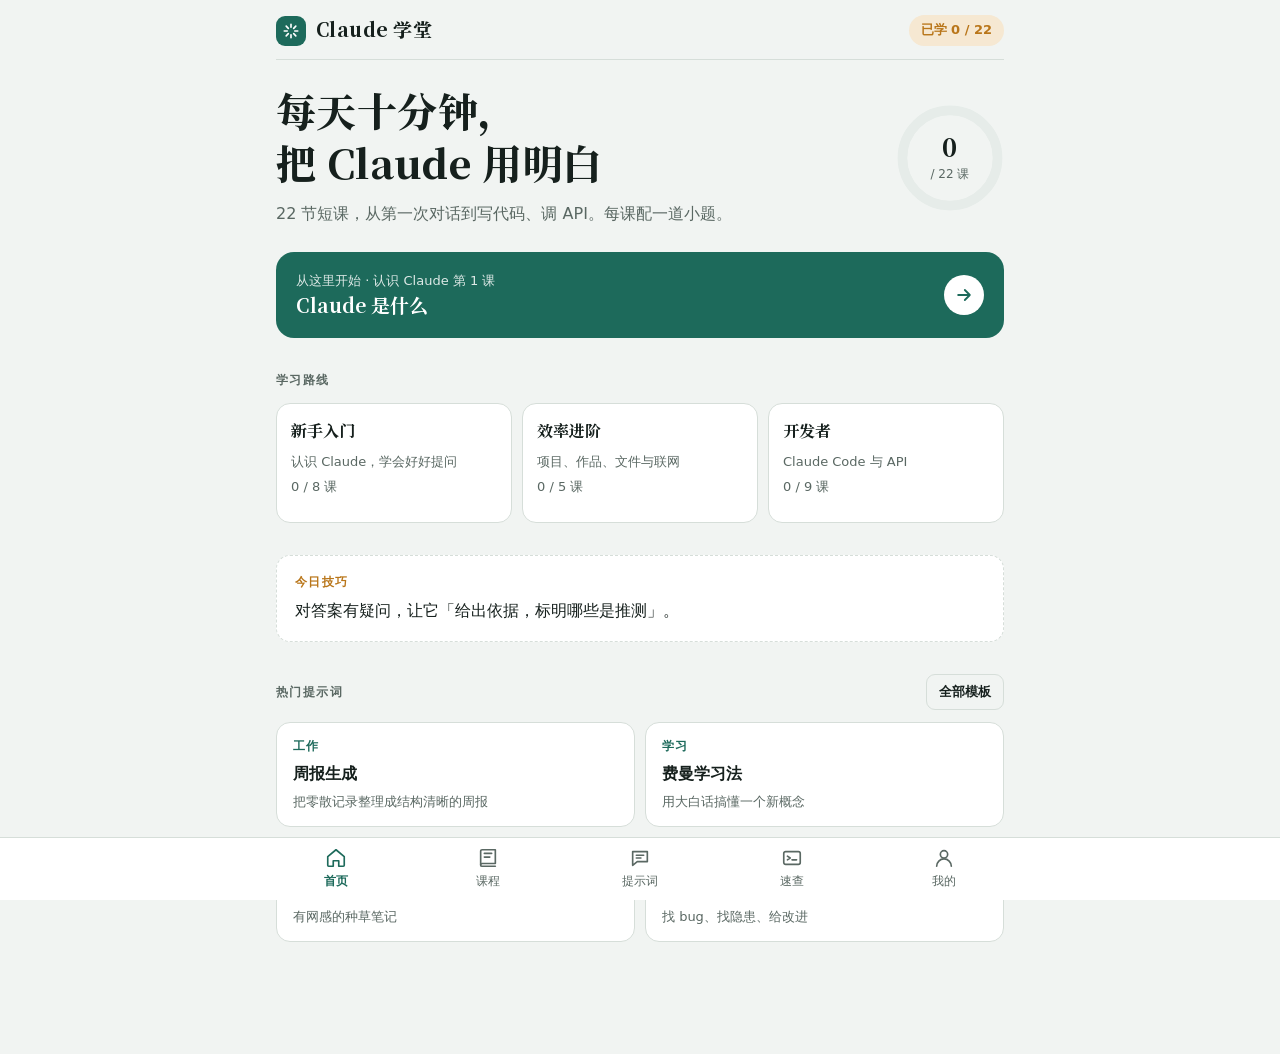
==== ios/ClaudeXuetang/Web/index.html @ cd0a8fbc "新增 iOS App 项目与隐私政策页；修复状态栏区域透出内容 - ios/：SwiftUI + WKWebView 外壳，课程内容与标题字体全部内置，离线可用 - 进度同时镜像到 UserDefau" ====
<!doctype html><html lang="zh-CN"><head><meta charset="utf-8">
<meta name="viewport" content="width=device-width,initial-scale=1,viewport-fit=cover">
<meta name="theme-color" content="#1D6A5B"><meta name="apple-mobile-web-app-capable" content="yes">
<meta name="apple-mobile-web-app-title" content="Claude 学堂"><link rel="manifest" href="manifest.webmanifest">
<link rel="icon" href="icon.svg"><link rel="apple-touch-icon" href="apple-touch-icon.png">
<style>:root{padding-top:env(safe-area-inset-top,0px);padding-bottom:env(safe-area-inset-bottom,0px)}body{margin:0}img{max-width:100%}[hidden]{display:none!important}</style>
</head><body>
<link rel="stylesheet" href="fonts.css"><title>Claude 学堂</title>
<style>
/* 布局：单栏移动优先的学习 App，底部五个标签；玉绿做主色，琥珀只用于进度与高亮 */
:root{
  --paper:#F1F4F2; --surface:#FFFFFF; --sunk:#E6ECE9;
  --ink:#16201D; --muted:#5A6863; --line:#D6DED9;
  --accent:#1D6A5B; --accent-ink:#FFFFFF; --accent-soft:#DAEBE5;
  --signal:#B9761A; --signal-soft:#F6E8D2;
  --bad:#A9443A; --bad-soft:#F5E1DE; --good:#2D7A4E; --good-soft:#DDEFE3;
  --code-bg:#1B2522; --code-fg:#E3ECE8;
  --f-display:"Noto Serif SC","Songti SC","STSong",serif;
  --f-body:"Noto Sans SC","PingFang SC","Hiragino Sans GB","Microsoft YaHei",system-ui,sans-serif;
  --f-mono:"JetBrains Mono","SF Mono",Menlo,Consolas,monospace;
  --r:14px;
}
@media (prefers-color-scheme: dark){:root:not([data-theme="light"]){
  --paper:#0F1513; --surface:#17201D; --sunk:#111A17;
  --ink:#E4ECE8; --muted:#93A39D; --line:#28342F;
  --accent:#62BCA6; --accent-ink:#08201A; --accent-soft:#1B3530;
  --signal:#E3AA4E; --signal-soft:#3A2D17;
  --bad:#E3816F; --bad-soft:#3A201C; --good:#71C493; --good-soft:#1A3324;
  --code-bg:#0A100E; --code-fg:#D8E4DF; color-scheme:dark}}
:root[data-theme="dark"]{
  --paper:#0F1513; --surface:#17201D; --sunk:#111A17;
  --ink:#E4ECE8; --muted:#93A39D; --line:#28342F;
  --accent:#62BCA6; --accent-ink:#08201A; --accent-soft:#1B3530;
  --signal:#E3AA4E; --signal-soft:#3A2D17;
  --bad:#E3816F; --bad-soft:#3A201C; --good:#71C493; --good-soft:#1A3324;
  --code-bg:#0A100E; --code-fg:#D8E4DF; color-scheme:dark}

*{box-sizing:border-box}
html,body{background:var(--paper)}
body{color:var(--ink);font-family:var(--f-body);font-size:16px;line-height:1.75;-webkit-font-smoothing:antialiased}
button,input,textarea{font:inherit;color:inherit}
button{cursor:pointer}
:focus-visible{outline:2px solid var(--accent);outline-offset:2px;border-radius:6px}
h1,h2,h3{font-family:var(--f-display);text-wrap:balance;margin:0;line-height:1.3}
p{margin:0}
code{font-family:var(--f-mono);font-size:.86em;background:var(--sunk);border:1px solid var(--line);padding:.05em .4em;border-radius:5px;word-break:break-word}
strong{font-weight:700}

.app{max-width:760px;margin:0 auto;padding-inline:16px;padding-block:0 112px}
body::before{content:"";position:fixed;top:0;left:0;right:0;height:env(safe-area-inset-top,0px);background:var(--paper);z-index:6}
.top{position:sticky;top:env(safe-area-inset-top,0px);z-index:5;background:var(--paper);display:flex;align-items:center;justify-content:space-between;gap:12px;padding-block:14px 12px;border-bottom:1px solid var(--line);margin-bottom:20px}
.brand{display:flex;align-items:center;gap:10px;font-family:var(--f-display);font-weight:800;font-size:19px;letter-spacing:.02em;background:none;border:0;padding:0}
.brand-mark{width:30px;height:30px;border-radius:9px;background:var(--accent);display:grid;place-items:center;color:var(--accent-ink)}
.pill{font-size:13px;font-variant-numeric:tabular-nums;padding:4px 12px;border-radius:99px;background:var(--signal-soft);color:var(--signal);font-weight:700;white-space:nowrap}
.back{display:inline-flex;align-items:center;gap:6px;background:none;border:0;color:var(--muted);font-size:14px;padding:4px 0}

/* 底部导航 */
.tabs{position:fixed;left:0;right:0;bottom:0;z-index:10;background:var(--surface);border-top:1px solid var(--line);padding-bottom:env(safe-area-inset-bottom,0px)}
.tabs-in{max-width:760px;margin:0 auto;display:grid;grid-template-columns:repeat(5,1fr)}
.tab{background:none;border:0;display:flex;flex-direction:column;align-items:center;gap:2px;padding:9px 0 8px;font-size:12px;color:var(--muted)}
.tab svg{width:22px;height:22px}
.tab[aria-current="page"]{color:var(--accent);font-weight:700}

/* 通用 */
.stack{display:flex;flex-direction:column;gap:14px}
.section{display:flex;flex-direction:column;gap:12px;margin-top:32px}
.eyebrow{font-size:12px;letter-spacing:.12em;color:var(--muted);font-weight:700}
.h-sec{font-size:20px}
.muted{color:var(--muted)}
.small{font-size:14px}
.card{background:var(--surface);border:1px solid var(--line);border-radius:var(--r);padding:18px}
.btn{display:inline-flex;align-items:center;justify-content:center;gap:8px;border-radius:11px;padding:11px 18px;font-weight:700;font-size:15px;border:1px solid transparent;background:var(--accent);color:var(--accent-ink)}
.btn.ghost{background:transparent;color:var(--ink);border-color:var(--line)}
.btn.sm{padding:6px 12px;font-size:13px;border-radius:9px}
.btn:active{transform:translateY(1px)}
.row{display:flex;align-items:center;gap:12px}
.grow{flex:1;min-width:0}
.chips{display:flex;gap:8px;overflow-x:auto;padding-bottom:4px;scrollbar-width:none}
.chip{flex:none;border:1px solid var(--line);background:var(--surface);border-radius:99px;padding:6px 14px;font-size:14px}
.chip[aria-pressed="true"]{background:var(--ink);color:var(--paper);border-color:var(--ink)}
.star{background:none;border:0;padding:6px;color:var(--muted);line-height:0}
.star[aria-pressed="true"]{color:var(--signal)}
.star svg{width:20px;height:20px}

/* 首页 */
.hero{display:grid;grid-template-columns:1fr auto;gap:20px;align-items:center;padding-block:8px 4px}
.hero h1{font-size:clamp(28px,7vw,40px);font-weight:800;letter-spacing:.01em}
.hero p{margin-top:8px;color:var(--muted);max-width:30em}
.ring{width:108px;height:108px;position:relative}
.ring svg{width:100%;height:100%;transform:rotate(-90deg)}
.ring-num{position:absolute;inset:0;display:grid;place-items:center;text-align:center;font-variant-numeric:tabular-nums;line-height:1.1}
.ring-num b{font-family:var(--f-display);font-size:26px}
.ring-num span{font-size:12px;color:var(--muted)}
.continue{display:flex;gap:16px;align-items:center;background:var(--accent);color:var(--accent-ink);border-radius:18px;padding:18px 20px;border:0;text-align:left;width:100%}
.continue .grow p{opacity:.85;font-size:13px}
.continue h3{font-size:19px;margin-top:2px}
.go{width:40px;height:40px;border-radius:50%;background:var(--accent-ink);color:var(--accent);display:grid;place-items:center;flex:none}
.paths{display:grid;grid-template-columns:repeat(3,minmax(0,1fr));gap:10px}
.path{background:var(--surface);border:1px solid var(--line);border-radius:var(--r);padding:14px;text-align:left;display:flex;flex-direction:column;gap:6px;min-width:0}
.path b{font-family:var(--f-display);font-size:16px}
.path span{font-size:13px;color:var(--muted);line-height:1.5}
.bar{height:5px;border-radius:99px;background:var(--sunk);overflow:hidden;margin-top:auto}
.bar i{display:block;height:100%;background:var(--signal);border-radius:99px}
.tip-card{border:1px dashed var(--line);border-radius:var(--r);padding:16px 18px;background:var(--surface)}
.tip-card .eyebrow{color:var(--signal)}

/* 课程 */
.mod{display:flex;flex-direction:column;gap:2px}
.mod-head{display:flex;align-items:baseline;justify-content:space-between;gap:12px;padding-block:6px 10px}
.mod-head h2{font-size:21px}
.mod-head span{font-size:13px;color:var(--muted);font-variant-numeric:tabular-nums;white-space:nowrap}
.lessons{background:var(--surface);border:1px solid var(--line);border-radius:var(--r);overflow:hidden}
.lesson-row{display:flex;align-items:center;gap:14px;width:100%;background:none;border:0;border-top:1px solid var(--line);padding:14px 16px;text-align:left}
.lesson-row:first-child{border-top:0}
.lesson-row .num{width:28px;height:28px;flex:none;border-radius:50%;border:1.5px solid var(--line);display:grid;place-items:center;font-size:13px;font-variant-numeric:tabular-nums;color:var(--muted);font-weight:700}
.lesson-row.done .num{background:var(--accent);border-color:var(--accent);color:var(--accent-ink)}
.lesson-row .t{font-weight:500}
.lesson-row .m{font-size:13px;color:var(--muted)}
.lesson-row svg.chev{width:18px;height:18px;color:var(--muted);flex:none}

/* 课文 */
.lesson-head{display:flex;flex-direction:column;gap:10px;padding-block:6px 4px}
.lesson-head h1{font-size:clamp(26px,6.5vw,34px)}
.prose{display:flex;flex-direction:column;gap:16px;margin-top:22px;max-width:40em}
.prose h3{font-size:19px;margin-top:10px}
.prose ul,.prose ol{margin:0;padding-left:1.3em;display:flex;flex-direction:column;gap:8px}
.prose li::marker{color:var(--accent);font-weight:700}
.callout{border-radius:12px;padding:14px 16px;background:var(--signal-soft);font-size:15px}
.callout b{color:var(--signal);margin-right:6px}
.cmp{display:flex;flex-direction:column;gap:10px}
.bubble{border-radius:16px 16px 16px 4px;padding:14px 16px;border:1px solid var(--line);background:var(--surface);white-space:pre-wrap;min-width:0}
.bubble .lab{display:inline-block;font-size:12px;font-weight:700;letter-spacing:.06em;padding:1px 9px;border-radius:99px;margin-bottom:6px}
.bubble.bad .lab{background:var(--bad-soft);color:var(--bad)}
.bubble.good{border-color:var(--accent)}
.bubble.good .lab{background:var(--good-soft);color:var(--good)}
.cmp-note{font-size:14px;color:var(--muted)}
.try{border:1.5px solid var(--accent);border-radius:var(--r);overflow:hidden}
.try-head{display:flex;align-items:center;justify-content:space-between;gap:10px;background:var(--accent-soft);padding:8px 10px 8px 16px;font-size:13px;font-weight:700;color:var(--accent)}
.try-body{padding:14px 16px;white-space:pre-wrap;background:var(--surface)}
.code{border-radius:12px;background:var(--code-bg);color:var(--code-fg);overflow:hidden}
.code-head{display:flex;justify-content:space-between;align-items:center;padding:6px 8px 6px 14px;font-size:12px;font-family:var(--f-mono);opacity:.85}
.code-head .btn{background:transparent;border-color:rgba(255,255,255,.18);color:var(--code-fg)}
.code pre{margin:0;padding:4px 16px 16px;overflow-x:auto;font-family:var(--f-mono);font-size:13.5px;line-height:1.65}
.quiz{margin-top:30px;display:flex;flex-direction:column;gap:12px}
.quiz .q{font-weight:700;font-size:17px}
.opt{display:flex;gap:12px;align-items:center;width:100%;text-align:left;background:var(--surface);border:1.5px solid var(--line);border-radius:12px;padding:12px 14px}
.opt .k{width:26px;height:26px;flex:none;border-radius:8px;background:var(--sunk);display:grid;place-items:center;font-size:13px;font-weight:700;color:var(--muted)}
.opt.right{border-color:var(--good);background:var(--good-soft)}
.opt.right .k{background:var(--good);color:var(--surface)}
.opt.wrong{border-color:var(--bad);background:var(--bad-soft)}
.opt.wrong .k{background:var(--bad);color:var(--surface)}
.opt:disabled{cursor:default;color:var(--ink)}
.why{font-size:15px;padding:12px 14px;border-radius:12px;background:var(--sunk)}
.lesson-foot{display:flex;gap:10px;margin-top:28px;flex-wrap:wrap}
.lesson-foot .btn{flex:1 1 160px}

/* 提示词 */
.pr-list{display:grid;grid-template-columns:repeat(2,minmax(0,1fr));gap:10px}
.pr{background:var(--surface);border:1px solid var(--line);border-radius:var(--r);padding:14px 16px;text-align:left;display:flex;flex-direction:column;gap:4px;min-width:0}
.pr .cat{font-size:12px;color:var(--accent);font-weight:700;letter-spacing:.06em}
.pr b{font-size:16px}
.pr span{font-size:13px;color:var(--muted);line-height:1.55}
.field{display:flex;flex-direction:column;gap:6px}
.field label{font-size:14px;font-weight:700}
.field input,.field textarea{width:100%;border:1.5px solid var(--line);background:var(--surface);border-radius:10px;padding:10px 12px;font-size:15px;line-height:1.6}
.field textarea{min-height:76px;resize:vertical}
.field input:focus,.field textarea:focus{outline:none;border-color:var(--accent)}
.preview{white-space:pre-wrap;background:var(--surface);border:1px solid var(--line);border-radius:var(--r);padding:16px;font-size:15px}
.preview mark{background:var(--signal-soft);color:var(--signal);border-radius:4px;padding:0 3px;font-weight:700}

/* 速查 */
.search{width:100%;border:1.5px solid var(--line);background:var(--surface);border-radius:12px;padding:12px 14px 12px 42px;font-size:16px;background-image:none}
.search-wrap{position:relative}
.search-wrap svg{position:absolute;left:14px;top:50%;transform:translateY(-50%);width:18px;height:18px;color:var(--muted)}
.cheat{background:var(--surface);border:1px solid var(--line);border-radius:var(--r);overflow:hidden}
.cheat-row{display:grid;grid-template-columns:minmax(0,190px) minmax(0,1fr);gap:14px;padding:11px 16px;border-top:1px solid var(--line);align-items:baseline}
.cheat-row:first-child{border-top:0}
.cheat-row kbd,.cheat-row .cmd{font-family:var(--f-mono);font-size:13.5px;font-weight:600;color:var(--accent);word-break:break-word}
.cheat-row span{font-size:14.5px}
.empty{text-align:center;color:var(--muted);padding:32px 12px}

/* 我的 */
.stats{display:grid;grid-template-columns:repeat(3,minmax(0,1fr));gap:10px}
.stat{background:var(--surface);border:1px solid var(--line);border-radius:var(--r);padding:14px;display:flex;flex-direction:column;gap:2px}
.stat b{font-family:var(--f-display);font-size:28px;font-variant-numeric:tabular-nums;line-height:1.2}
.stat span{font-size:13px;color:var(--muted)}
.mod-prog{display:grid;grid-template-columns:minmax(0,1fr) 120px 44px;gap:12px;align-items:center;padding:10px 0;border-top:1px solid var(--line);font-size:15px}
.mod-prog:first-child{border-top:0}
.mod-prog em{font-style:normal;font-size:13px;color:var(--muted);text-align:right;font-variant-numeric:tabular-nums}
.confirm{display:flex;gap:10px;align-items:center;flex-wrap:wrap;padding:12px 14px;border-radius:12px;background:var(--bad-soft);color:var(--bad);font-size:14px}

.toast{position:fixed;left:50%;bottom:calc(84px + env(safe-area-inset-bottom,0px));transform:translateX(-50%) translateY(12px);background:var(--ink);color:var(--paper);padding:9px 18px;border-radius:99px;font-size:14px;opacity:0;pointer-events:none;transition:opacity .2s,transform .2s;z-index:20;white-space:nowrap}
.toast.on{opacity:1;transform:translateX(-50%) translateY(0)}

.view{animation:in .25s ease-out}
@keyframes in{from{transform:translateY(6px)}to{transform:none}}
@media (prefers-reduced-motion:reduce){.view{animation:none}.toast{transition:none}}

@media (max-width:560px){
  .paths{grid-template-columns:1fr}
  .pr-list{grid-template-columns:1fr}
  .hero{grid-template-columns:1fr auto}
  .ring{width:88px;height:88px}
  .ring-num b{font-size:22px}
  .cheat-row{grid-template-columns:1fr;gap:2px}
  .mod-prog{grid-template-columns:minmax(0,1fr) 80px 40px}
}
</style>

<div class="app">
  <header class="top">
    <button class="brand" id="brand" aria-label="回到首页">
      <span class="brand-mark"><svg width="18" height="18" viewBox="0 0 24 24" fill="none" stroke="currentColor" stroke-width="2.2" stroke-linecap="round"><path d="M12 3v4M12 17v4M3 12h4M17 12h4M5.6 5.6l2.8 2.8M15.6 15.6l2.8 2.8M5.6 18.4l2.8-2.8M15.6 8.4l2.8-2.8"/></svg></span>
      Claude 学堂
    </button>
    <span class="pill" id="topPill"></span>
  </header>
  <main id="view" class="view"></main>
</div>

<nav class="tabs" aria-label="主导航"><div class="tabs-in" id="tabs"></div></nav>
<div class="toast" id="toast" role="status" aria-live="polite"></div>

<script>
/* ========== 课程内容 ========== */
const MODULES = [
 {id:'m1', name:'认识 Claude', path:'新手入门', lessons:[
  {id:'l1', title:'Claude 是什么', mins:3, blocks:[
   ['p','Claude 是 Anthropic 公司开发的 AI 助手。它能读写长文、分析文件和图片、写代码、查资料，也能在你的电脑上直接动手做事。'],
   ['h','模型家族'],
   ['p','Claude 有几档模型，越强的越聪明，越轻的越快越省。'],
   ['ul',['**Fable 5.1**：目前最强，适合最难的推理、长时间任务和复杂代码。','**Opus 5.5**：深度能力强，适合复杂写作、分析和规划。','**Sonnet 5.5**：速度和能力均衡，适合做日常主力。','**Haiku 4.5**：最快最省，适合简单问答和大批量处理。']],
   ['tip','不确定选哪个时，先用 Sonnet。遇到它答不好的难题，再换更强的模型。'],
   ['h','它不擅长什么'],
   ['ul',['知识有截止时间，最新消息要打开联网搜索。','可能出错。关键数字、法律和医疗结论要自己核实。','默认不记得别的对话。想让它记住，用「项目」或打开记忆功能。']]
  ], quiz:{q:'日常写邮件、整理笔记，速度和能力最均衡的是哪个？', opts:['Haiku 4.5','Sonnet 5.5','Fable 5.1'], a:1, why:'Sonnet 是均衡型。Haiku 更快但能力弱一些，Fable 最强但更适合真正困难的任务。'}},
  {id:'l2', title:'在哪里使用', mins:3, blocks:[
   ['p','同一个账号可以在很多地方用 Claude，对话记录会在网页、桌面和手机之间同步。'],
   ['ul',['**网页**：打开 `claude.ai` 就能用。','**桌面 App**：Mac 和 Windows 都有，可以用快捷键随时唤出，还能帮你操作电脑。','**手机 App**：iOS 和 Android 都有，支持语音对话和拍照提问。','**Claude Code**：会写代码的 Claude，能在终端、桌面 App、VS Code、JetBrains 和网页里用。','**Claude in Chrome**：浏览器扩展，帮你在网页上点击、填表、整理信息。','**API**：开发者把 Claude 接进自己的产品。']],
   ['tip','手机上遇到看不懂的东西，直接拍照发给 Claude，比打字描述快得多。']
  ], quiz:{q:'想让 Claude 直接修改你电脑上项目里的代码，该用哪个？', opts:['手机 App','Claude Code','网页上的联网搜索'], a:1, why:'Claude Code 能读懂整个项目，直接修改文件、运行命令和测试。'}},
  {id:'l3', title:'第一次对话', mins:4, blocks:[
   ['ol',['打开 `claude.ai`，注册并登录。','点「新对话」，在输入框写下你的问题。','需要时用回形针按钮上传文件或截图。','在输入框附近切换模型。','对回答不满意，直接说哪里不对，让它改。']],
   ['h','同样的需求，两种问法'],
   ['cmp','帮我写个自我介绍','帮我写一段 1 分钟的面试自我介绍。我应聘互联网公司的增长运营岗，有 3 年电商运营经验，做过日活从 2 万涨到 10 万的项目。语气自然，不要太书面。','好的问法交代了场景、身份、亮点和语气，Claude 不用猜。'],
   ['try','帮我写一段 1 分钟的面试自我介绍。我应聘的是＿＿岗位，有＿＿年＿＿经验，最拿得出手的成绩是＿＿。语气自然，不要太书面。']
  ], quiz:{q:'回答不满意时，最有效的做法是？', opts:['新开一个对话，问一模一样的问题','具体指出哪里不对，让它修改','换一个模型重新问'], a:1, why:'具体的反馈让 Claude 知道往哪个方向改。重复同样的问题，大概率得到差不多的结果。'}}
 ]},
 {id:'m2', name:'提问的艺术', path:'新手入门', lessons:[
  {id:'l4', title:'把话说清楚', mins:4, blocks:[
   ['p','Claude 很聪明，但不知道你脑子里的背景。把它当成一位能力很强、刚入职的同事：你交代得越清楚，结果越好。'],
   ['h','好提示词的四个要素'],
   ['ul',['**背景**：这是什么事，为什么要做。','**任务**：具体要它产出什么。','**要求**：长度、语气、受众，必须包含或避免的内容。','**格式**：列表、表格、段落，还是某种固定模板。']],
   ['cmp','总结一下这篇文章','下面是一篇行业报告。请帮我给老板写一段 200 字以内的总结，重点说清楚对我们电商业务有什么影响，最后给出 2 条可以马上执行的建议。','后一种写清了读者是谁、篇幅多长、重点是什么、结尾要什么。'],
   ['tip','说「要做什么」比说「不要做什么」更有效。与其说「别写太长」，不如说「控制在 3 句话以内」。']
  ], quiz:{q:'下面哪一项不属于好提示词的四要素？', opts:['背景','任务','客套话','格式'], a:2, why:'礼貌没坏处，但真正影响结果的是背景、任务、要求和格式。'}},
  {id:'l5', title:'给它看例子', mins:3, blocks:[
   ['p','想要某种特定风格时，与其堆形容词，不如直接给 1 到 3 个例子。Claude 会照着例子的感觉来写。'],
   ['cmp','帮我写几个有吸引力的商品标题','参考下面的风格，为「便携咖啡杯」写 5 个商品标题：\n例 1：一杯在手，通勤不慌｜316 不锈钢保温 6 小时\n例 2：办公室续命神器｜一键开盖，单手就能喝','「有吸引力」每个人理解都不一样，例子能把标准说死。'],
   ['tip','例子之间要有差异，不然 Claude 会照抄句式。如果只想学风格、不想学内容，明确说一声。']
  ], quiz:{q:'给 Claude 示例时，最需要注意什么？', opts:['例子越多越好','例子之间要有差异','例子要和想要的结果一模一样'], a:1, why:'例子太像，Claude 会机械模仿句式；有变化的例子才能让它抓到共同的风格。'}},
  {id:'l6', title:'让它先想再答', mins:3, blocks:[
   ['p','遇到复杂问题，比如多步计算、方案比较、策略分析，让 Claude 先思考再给结论，准确率会明显提高。'],
   ['ul',['在 claude.ai 打开「扩展思考」（Extended thinking），它会先推理再回答。','也可以在提问里写：「请一步步分析，最后再给结论」。','让它列出考虑过的方案和取舍，你更容易判断它对不对。']],
   ['try','我在考虑两个方案做小程序：A 是自建团队，B 是外包。预算 20 万，3 个月要上线。请先列出需要考虑的因素，逐项比较两个方案，最后给出推荐和理由。']
  ], quiz:{q:'哪类问题最值得让 Claude「先想再答」？', opts:['把一句话翻译成英文','比较三个融资方案的利弊','给猫起个名字'], a:1, why:'多因素比较需要推理过程。简单任务直接回答就行，开思考反而更慢。'}},
  {id:'l7', title:'用标签整理长内容', mins:3, blocks:[
   ['p','一次给好几份材料时，用标签把它们分开，Claude 就能准确知道哪段是什么。标签名可以用中文。'],
   ['code','text','请对比下面两份报价，指出价格和服务条款的差异。\n\n<报价A>\n（粘贴第一份）\n</报价A>\n\n<报价B>\n（粘贴第二份）\n</报价B>\n\n请用表格输出，最后一行写你的建议。'],
   ['tip','长文档放在前面，问题放在最后，效果通常更好。']
  ], quiz:{q:'给 Claude 一份很长的合同并提问，问题放在哪里效果通常更好？', opts:['放在合同前面','放在合同后面','放哪都一样'], a:1, why:'先给材料、最后提问，Claude 读完全文再看到问题，回答更聚焦。'}},
  {id:'l8', title:'多轮迭代', mins:3, blocks:[
   ['p','第一版很少完美。把对话当成合作：先要一版，再一步步收紧。'],
   ['ul',['指出具体问题：「第二段太空了，加一个真实案例。」','给出方向：「语气再口语一点，像跟朋友聊天。」','让它自查：「检查一下有没有事实错误或前后矛盾。」','对话太长、开始跑偏时，新开一个对话，把关键结论贴过去。']],
   ['tip','发现上一条问得不好，可以直接编辑那条消息重新生成，比不停追加纠正更干净。']
  ], quiz:{q:'对话越来越长、回答开始跑偏，最好怎么办？', opts:['继续追问，直到它改对','新开对话，带上关键结论','把所有要求再重复一遍'], a:1, why:'过长的对话里早期信息容易被稀释。新对话加上精炼的背景，往往立刻回到正轨。'}}
 ]},
 {id:'m3', name:'核心功能', path:'效率进阶', lessons:[
  {id:'l9', title:'项目 Projects', mins:4, blocks:[
   ['p','项目是一个专属工作区。你上传资料、写一份固定说明，之后在这个项目里开的每个对话都会自动带上它们。'],
   ['h','适合用在'],
   ['ul',['公司产品资料和品牌规范，写文案时不用每次重贴。','一门课的讲义，让 Claude 当你的私人助教。','长期写作项目，保持风格和设定前后一致。']],
   ['h','怎么建'],
   ['ol',['在左侧栏进入 Projects，新建项目。','在项目知识里上传文件。','在项目说明里写固定要求，比如「用简体中文回答，面向小红书用户，语气活泼」。','在项目里新建对话，开始使用。']]
  ], quiz:{q:'每次写文案都要重新粘贴品牌规范，最省事的办法是？', opts:['把规范存在记事本里每次复制','建一个项目，把规范放进项目知识','让 Claude 记在当前对话里'], a:1, why:'项目里的资料和说明会自动带进每个新对话。'}},
  {id:'l10', title:'Artifacts 作品', mins:4, blocks:[
   ['p','让 Claude 写网页、小工具、图表或长文档时，它会把结果放在对话旁边的独立窗口里。你可以直接预览、继续修改，还能生成链接分享给别人。'],
   ['ul',['小工具：番茄钟、记账表、抽签器。','可视化：把一份表格变成图表或看板。','文档：方案、清单、学习笔记。','小游戏：拿来玩，也能拿来教孩子。']],
   ['try','帮我做一个番茄钟网页：25 分钟专注、5 分钟休息，有开始、暂停和重置按钮，显示今天完成了几轮。界面简洁，手机上也好用。'],
   ['tip','想改哪里直接说，比如「按钮换成绿色」「加一个提示音」。不用自己懂代码。']
  ], quiz:{q:'关于 Artifacts，下面哪句是对的？', opts:['只能生成纯文字','可以预览、修改并分享链接','必须自己会写代码才能用'], a:1, why:'Artifacts 能生成可交互的页面和工具，用自然语言就能修改。'}},
  {id:'l11', title:'读文件和图片', mins:3, blocks:[
   ['p','PDF、Word、Excel、CSV、代码文件和图片都可以直接上传。'],
   ['ul',['长合同：「列出对我方不利的条款，标注页码。」','销售表：「按月份汇总销售额，找出下滑最多的品类，画个图。」','报错截图：「这个报错是什么意思，怎么解决？」','白板照片：「把这张照片整理成会议纪要。」']],
   ['tip','涉及数字的分析，让它说明计算方法，方便你核对。']
  ], quiz:{q:'让 Claude 分析销售数据时，怎样更容易发现错误？', opts:['只要最终结论','要求它说明计算方法','让它回答得越短越好'], a:1, why:'看到计算过程，你才能检查口径和公式是不是对的。'}},
  {id:'l12', title:'联网搜索与深度研究', mins:3, blocks:[
   ['p','Claude 的知识有截止时间。打开联网搜索后，它能查最新信息并附上来源链接。'],
   ['p','研究（Research）模式会花几分钟查阅大量资料，交给你一份带引用的报告，适合行业调研、竞品分析、选购对比。'],
   ['try','帮我调研国内主流的 AI 笔记类 App，比较它们的核心功能、价格和目标用户，用表格呈现，并附上信息来源。'],
   ['tip','来源链接要点开看看，确认原文确实是那个意思。']
  ], quiz:{q:'问「今天某只股票的收盘价」，需要什么？', opts:['扩展思考','联网搜索','上传 Excel'], a:1, why:'实时信息不在模型的知识里，必须联网查。'}},
  {id:'l13', title:'连接器与记忆', mins:3, blocks:[
   ['p','**连接器**让 Claude 读取你授权的应用，比如 Gmail、Google 日历、Google Drive、Notion。它背后用的是开放的 MCP 协议。'],
   ['p','**记忆**打开后，Claude 会记住你的偏好和长期背景，下次不用重复介绍自己。你可以随时查看和删除它记住的内容。'],
   ['try','看一下我明天的日程，帮我找出两个可以约 30 分钟会议的空档。'],
   ['tip','只连接真正需要的应用，授权前看清它能读写哪些内容。']
  ], quiz:{q:'连接器背后使用的开放协议叫什么？', opts:['MCP','HTTP','SQL'], a:0, why:'MCP（Model Context Protocol）是让 AI 接入外部工具和数据的开放标准。'}}
 ]},
 {id:'m4', name:'Claude Code', path:'开发者', lessons:[
  {id:'l14', title:'安装与启动', mins:4, blocks:[
   ['p','Claude Code 是会写代码的 Claude。它能读懂整个项目、修改文件、运行命令、跑测试、提交代码。'],
   ['h','安装'],
   ['code','bash','# macOS / Linux\ncurl -fsSL https://claude.ai/install.sh | bash\n\n# Windows（PowerShell）\nirm https://claude.ai/install.ps1 | iex\n\n# 或者用 npm\nnpm install -g @anthropic-ai/claude-code'],
   ['h','启动'],
   ['code','bash','cd 你的项目目录\nclaude'],
   ['p','第一次运行会让你登录 Claude 账号（Pro、Max、Team 或企业版），也可以用 API Key。不想碰终端的话，Claude 桌面 App 的 Code 标签页里也能用。'],
   ['try','这个项目是做什么的？主要目录结构是怎样的？我应该先看哪几个文件？']
  ], quiz:{q:'在项目目录里启动 Claude Code 的命令是？', opts:['claude','code','anthropic start'], a:0, why:'进入项目目录后输入 claude 即可启动。'}},
  {id:'l15', title:'CLAUDE.md 项目说明书', mins:4, blocks:[
   ['p','`CLAUDE.md` 是放在项目根目录的一份说明，Claude Code 每次启动都会自动读取。写上项目约定，它就不用每次问你。'],
   ['code','markdown','# 项目说明\n- 技术栈：Next.js + TypeScript + Tailwind\n- 启动：npm run dev，端口 3000\n- 测试：npm test，提交前必须通过\n- 组件用函数式写法\n- 界面文案统一用简体中文'],
   ['ul',['输入 `/init`，让 Claude 扫描项目自动生成初稿。','`~/.claude/CLAUDE.md` 放你的全局偏好，对所有项目生效。','保持简短，只写 Claude 自己看代码看不出来的东西。']]
  ], quiz:{q:'想让 Claude 自动生成 CLAUDE.md 初稿，用哪个命令？', opts:['/init','/clear','/model'], a:0, why:'/init 会分析项目结构并生成一份 CLAUDE.md。'}},
  {id:'l16', title:'常用命令与快捷键', mins:4, blocks:[
   ['p','下面这些用得最多，完整列表在「速查」页。'],
   ['ul',['`@文件名`：把某个文件交给 Claude 看，比如「检查 @src/login.ts 的逻辑」。','`/clear`：清空对话，开始新任务。','`/compact`：压缩对话历史，腾出上下文空间。','`/model`：切换模型。','**Esc**：打断 Claude 正在做的事。','**Esc 按两次**：回退到之前的某一步。','**Shift+Tab**：切换权限模式。','`!` 开头：直接执行一条终端命令。']],
   ['tip','一个任务做完就 `/clear`，再开始下一个。上下文干净，Claude 更专注，也更省额度。']
  ], quiz:{q:'对话太长、想保留要点但腾出空间，用哪个命令？', opts:['/clear','/compact','/init'], a:1, why:'/compact 会把历史压缩成摘要；/clear 是彻底清空。'}},
  {id:'l17', title:'权限与安全', mins:4, blocks:[
   ['p','Claude Code 改文件、跑命令之前，默认会先问你。按 Shift+Tab 可以在几种模式之间切换。'],
   ['ul',['**默认模式**：改文件、跑命令都先问你。','**自动接受编辑**：改文件不再问，跑命令仍然要你确认。','**计划模式**：只读不改，先给你方案，你同意后再动手。']],
   ['p','用 `/permissions` 可以把常用的安全命令设成「总是允许」，减少弹窗。'],
   ['tip','不熟悉的任务先用计划模式。项目用 git 管理，随时可以回退。']
  ], quiz:{q:'想先看 Claude 的方案、确认后再让它改代码，用哪种模式？', opts:['自动接受编辑','计划模式','默认模式'], a:1, why:'计划模式下 Claude 只分析、不修改，适合大改动之前先对齐思路。'}},
  {id:'l18', title:'Skills、MCP 与 Hooks', mins:5, blocks:[
   ['p','这几样东西让 Claude Code 变成你团队专属的助手。'],
   ['ul',['**Skills**：一个文件夹装着说明和脚本，教 Claude 完成特定任务，比如按公司模板写发布说明。用到时自动加载。','**MCP**：连接外部工具和数据，比如数据库、GitHub、设计稿。','**Hooks**：在固定时机自动执行的命令，比如每次改完文件自动格式化。','**子代理（Subagents）**：专做某类任务的助手，比如代码审查员。','**插件（Plugins）**：把以上几样打包，一键安装、分享给团队。']],
   ['code','bash','# 添加一个远程 MCP 服务\nclaude mcp add --transport http <名字> <服务地址>\n\n# 查看已连接的 MCP\nclaude mcp list']
  ], quiz:{q:'想让每次改完代码自动运行格式化工具，该用？', opts:['Skills','Hooks','MCP'], a:1, why:'Hooks 在固定事件发生时自动执行命令，适合格式化、检查这类每次都要做的事。'}}
 ]},
 {id:'m5', name:'开发者 API', path:'开发者', lessons:[
  {id:'l19', title:'第一个 API 请求', mins:5, blocks:[
   ['ol',['在 Claude 开发者平台（platform.claude.com）注册并创建 API Key。','把 Key 设成环境变量 `ANTHROPIC_API_KEY`。','安装官方 SDK：`pip install anthropic`。']],
   ['code','python','import anthropic\n\nclient = anthropic.Anthropic()  # 自动读取 ANTHROPIC_API_KEY\n\nmessage = client.messages.create(\n    model="claude-sonnet-5-5",\n    max_tokens=1024,\n    messages=[{"role": "user", "content": "用一句话解释什么是 API"}],\n)\nprint(message.content[0].text)'],
   ['tip','API Key 不要写进代码，更不要传到 GitHub。泄露后立刻在平台上作废。']
  ], quiz:{q:'API Key 最安全的存放方式是？', opts:['直接写在代码里','放在环境变量里','发到群里备份'], a:1, why:'环境变量不会随代码提交，泄露风险最低。'}},
  {id:'l20', title:'系统提示词与多轮对话', mins:4, blocks:[
   ['p','`system` 参数用来设定角色和规则，`messages` 是对话记录，用户和助手轮流出现。'],
   ['code','python','message = client.messages.create(\n    model="claude-sonnet-5-5",\n    max_tokens=1024,\n    system="你是一名耐心的英语老师，回答简短，并纠正学生的语法错误。",\n    messages=[\n        {"role": "user", "content": "I goes to school yesterday."},\n        {"role": "assistant", "content": "应该是 I went to school yesterday。"},\n        {"role": "user", "content": "为什么用 went？"},\n    ],\n)'],
   ['tip','API 不会自动记住对话。每次请求都要把之前的消息一起发过去。']
  ], quiz:{q:'调用 API 做多轮对话，需要怎么处理历史消息？', opts:['服务器会自动记住','每次请求都带上历史消息','只发最新一条就行'], a:1, why:'API 是无状态的，上下文完全由你发送的 messages 决定。'}},
  {id:'l21', title:'工具调用', mins:5, blocks:[
   ['p','告诉 Claude 你有哪些函数，包括名字、用途和参数格式。它需要时会返回一个调用请求，你执行函数，再把结果发回去，它据此给出最终回答。'],
   ['code','python','tools = [{\n    "name": "get_weather",\n    "description": "查询某个城市当前的天气",\n    "input_schema": {\n        "type": "object",\n        "properties": {"city": {"type": "string", "description": "城市名"}},\n        "required": ["city"],\n    },\n}]\n\nmessage = client.messages.create(\n    model="claude-sonnet-5-5",\n    max_tokens=1024,\n    tools=tools,\n    messages=[{"role": "user", "content": "北京现在冷吗？"}],\n)\n# message.stop_reason == "tool_use" 时，执行函数并把结果发回'],
   ['ol',['你发送问题和工具定义。','Claude 返回要调用的工具和参数。','你的代码执行函数，把结果作为 tool_result 发回。','Claude 根据结果回答用户。']],
   ['tip','`description` 写得越清楚，Claude 越知道什么时候该用这个工具。']
  ], quiz:{q:'工具调用中，真正执行函数的是谁？', opts:['Claude','你的代码','Anthropic 的服务器'], a:1, why:'Claude 只决定调用什么、传什么参数，执行和返回结果都在你这边。'}},
  {id:'l22', title:'省钱又提速', mins:4, blocks:[
   ['ul',['**选对模型**：分类、提取、简单改写用 Haiku，难题再用更强的模型。','**提示词缓存**：固定的长系统提示词和文档开启缓存，重复读取更便宜也更快。','**批处理**：不着急的大量任务用 Message Batches，价格大约减半。','**流式输出**：边生成边显示，用户感觉快很多。','**控制输出**：设好 `max_tokens`，要求简洁的格式。']],
   ['tip','先用最强的模型把效果调好，再试着换成更便宜的模型，看效果能不能保住。']
  ], quiz:{q:'每晚要处理上万条评论分类，不要求实时，最省钱的做法是？', opts:['用最强模型逐条实时调用','用 Haiku 加批处理','开扩展思考'], a:1, why:'简单任务用轻量模型，不急的大批量任务走批处理，成本最低。'}}
 ]}
];

const PATHS = [
 {name:'新手入门', desc:'认识 Claude，学会好好提问', mods:['m1','m2']},
 {name:'效率进阶', desc:'项目、作品、文件与联网', mods:['m3']},
 {name:'开发者', desc:'Claude Code 与 API', mods:['m4','m5']}
];

const TIPS = [
 '说「要做什么」比说「不要做什么」更有效。',
 '让 Claude 先问你几个问题再动手：「开始前，先问我 3 个你需要知道的问题。」',
 '把好用的提示词存进项目说明，下次不用重写。',
 '想要表格就直接说「用表格输出」，想要清单就说「列成清单」。',
 '对答案有疑问，让它「给出依据，标明哪些是推测」。',
 '同一件事让它写三个不同风格的版本，挑一个再精修。',
 '截图比描述更准确，报错、界面问题直接截图发过去。',
 '长文档放前面，问题放最后。',
 '在 Claude Code 里，一个任务结束就 /clear。',
 '让它扮演挑剔的审稿人：「指出这篇文章最弱的三个地方。」',
 '写给谁看决定了怎么写，记得告诉 Claude 读者是谁。',
 '复杂任务拆成几步，每步确认后再往下走。'
];

const PROMPTS = [
 {id:'p1', cat:'工作', title:'周报生成', desc:'把零散记录整理成结构清晰的周报', tpl:'请把我这周的工作记录整理成一份周报。\n\n我的岗位：{岗位}\n本周记录：\n{本周做的事}\n\n要求：分为「本周完成」「数据与成果」「问题与风险」「下周计划」四部分；每条一句话，突出结果和数字；语气专业简洁。'},
 {id:'p2', cat:'工作', title:'邮件润色', desc:'让邮件得体、清楚、不啰嗦', tpl:'请帮我润色下面这封邮件。\n\n收件人：{收件人身份}\n目的：{这封邮件想达成什么}\n原文：\n{邮件草稿}\n\n要求：语气礼貌但直接，删掉多余的客套，关键信息放在前两句。给出修改后的版本，再用三条说明你改了什么。'},
 {id:'p3', cat:'工作', title:'会议纪要', desc:'从杂乱记录中提炼决策和待办', tpl:'下面是一场会议的原始记录，请整理成会议纪要。\n\n会议主题：{会议主题}\n原始记录：\n{会议记录或转写文字}\n\n输出格式：\n1. 一句话结论\n2. 关键决策\n3. 待办事项表格（事项 / 负责人 / 截止时间）\n4. 未解决的问题'},
 {id:'p4', cat:'工作', title:'方案对比决策', desc:'多个选项时理清利弊', tpl:'我需要在以下选项中做决定：{选项}\n\n背景：{背景和限制条件}\n我最看重：{最在意的因素}\n\n请先列出评估维度，再逐项比较各选项，用表格呈现。最后给出你的推荐、理由，以及这个推荐在什么情况下会不成立。'},
 {id:'p5', cat:'学习', title:'费曼学习法', desc:'用大白话搞懂一个新概念', tpl:'我想真正理解「{概念}」。我的基础是：{你目前的了解程度}。\n\n请：\n1. 用一个生活中的比喻解释它\n2. 再用准确的语言解释一遍\n3. 举一个具体例子\n4. 列出初学者最常见的两个误解\n5. 最后出 3 道小题考考我，先别给答案'},
 {id:'p6', cat:'学习', title:'论文速读', desc:'快速抓住一篇论文的要点', tpl:'请帮我速读这篇论文（已上传）。我的背景：{你的专业背景}。\n\n请回答：\n1. 它想解决什么问题，为什么重要\n2. 用了什么方法\n3. 最关键的发现和数据\n4. 局限性\n5. 对{你关心的方向}有什么启发'},
 {id:'p7', cat:'学习', title:'模拟面试', desc:'让 Claude 当面试官陪你练', tpl:'请你扮演{公司类型}的{岗位}面试官，对我进行一场模拟面试。\n\n我的简历要点：\n{简历要点}\n\n规则：每次只问一个问题，等我回答后先点评（优点、不足、更好的说法），再问下一个。一共 6 个问题，由浅入深。现在开始第一个问题。'},
 {id:'p8', cat:'写作', title:'小红书文案', desc:'有网感的种草笔记', tpl:'请为「{产品或主题}」写一篇小红书笔记。\n\n目标读者：{目标人群}\n核心卖点：{卖点}\n\n要求：标题给 5 个备选，带数字或反差；正文 300 字左右，第一人称真实体验口吻，分段短，适当用符号分隔；结尾加 5 个相关话题标签。'},
 {id:'p9', cat:'写作', title:'文章挑刺', desc:'像严格的编辑一样审稿', tpl:'请你作为一位严格的编辑审阅下面的文章。文章写给{目标读者}看，目的是{文章目的}。\n\n{文章内容}\n\n请指出：最弱的三个地方并说明原因；逻辑跳跃或论据不足的段落；可以删掉的句子。最后给出修改后的开头一段。'},
 {id:'p10', cat:'写作', title:'换种说法', desc:'同一内容改写成不同语气', tpl:'请把下面这段话改写成三个版本：\n① {语气一，如：正式书面}\n② {语气二，如：轻松口语}\n③ {语气三，如：一句话精简}\n\n原文：\n{原文}'},
 {id:'p11', cat:'编程', title:'代码审查', desc:'找 bug、找隐患、给改进', tpl:'请审查下面的 {语言} 代码。它的作用是：{代码用途}。\n\n{代码}\n\n请按严重程度列出：可能的 bug、安全隐患、性能问题、可读性问题。每条说明出问题的具体场景，并给出修改后的代码。'},
 {id:'p12', cat:'编程', title:'写 SQL', desc:'用中文描述需求，生成查询', tpl:'数据库是 {数据库类型}，相关表结构如下：\n{表结构}\n\n需求：{用中文描述你想查什么}\n\n请写出 SQL，加上中文注释，并说明有没有需要注意的性能问题或边界情况。'},
 {id:'p13', cat:'编程', title:'解释报错', desc:'看懂错误信息并修好', tpl:'我在 {环境或框架} 里遇到了下面的报错：\n\n{报错信息}\n\n相关代码：\n{相关代码}\n\n请解释报错原因，给出最可能的修复方法；如果有多种可能，按概率从高到低列出，并告诉我怎么验证。'},
 {id:'p14', cat:'生活', title:'旅行规划', desc:'按节奏和预算排行程', tpl:'帮我规划一次 {目的地} 的旅行。\n\n天数：{天数}\n人员：{同行人员}\n预算：{预算}\n偏好：{喜欢什么、不喜欢什么}\n\n请按天给出行程，标注每段交通方式和大致时间；每天不超过 3 个主要景点；推荐当地特色餐厅；最后列出出发前要准备的事项。'},
 {id:'p15', cat:'生活', title:'一周食谱', desc:'省心又健康的家常菜安排', tpl:'请帮我安排一周的晚餐食谱。\n\n家庭人数：{人数}\n饮食要求：{忌口、减脂、孩子等}\n做饭时间：每顿不超过 {分钟数} 分钟\n\n用表格列出每天的菜名，再给一份合并后的采购清单，按蔬菜、肉蛋、调料分类。'},
 {id:'p16', cat:'生活', title:'难开口的话', desc:'帮你想好怎么说', tpl:'我需要和{对方是谁}谈一件事：{要谈的事}。\n\n我的顾虑：{担心什么}\n我希望的结果：{期望结果}\n\n请帮我准备：开场怎么说；核心表达的三个要点；对方可能的反应和我的回应；需要避免的说法。'}
];

const CHEAT = [
 {group:'Claude Code 斜杠命令', rows:[
  ['/help','查看所有可用命令'],['/init','扫描项目，生成 CLAUDE.md'],['/clear','清空对话，开始新任务'],['/compact','把对话历史压缩成摘要，腾出空间'],['/context','查看上下文用了多少'],['/model','切换模型'],['/resume','恢复之前的对话'],['/rewind','回退到之前的某个节点'],['/memory','编辑 CLAUDE.md 记忆文件'],['/permissions','管理允许和禁止的操作'],['/mcp','查看和管理 MCP 连接'],['/agents','管理子代理'],['/hooks','配置自动执行的 Hooks'],['/config','打开设置'],['/doctor','检查安装是否正常'],['/login','登录或切换账号']
 ]},
 {group:'Claude Code 快捷键', rows:[
  ['Esc','打断 Claude 当前的操作'],['Esc Esc','回退到之前的消息'],['Shift+Tab','切换权限模式（默认 / 自动接受编辑 / 计划）'],['@','引用文件或目录'],['!','直接执行一条终端命令'],['/','打开命令菜单'],['↑','翻看之前输入的内容'],['Shift+Enter','换行（不发送）'],['Ctrl+V','粘贴截图'],['Ctrl+C','取消输入；连按两次退出']
 ]},
 {group:'命令行用法', rows:[
  ['claude','在当前目录启动交互模式'],['claude "任务描述"','带着任务直接启动'],['claude -p "问题"','只输出结果后退出，适合脚本'],['claude -c','继续最近一次对话'],['claude -r','从历史对话中选择并恢复'],['claude --model <模型>','指定模型启动'],['claude mcp add','添加 MCP 服务'],['claude update','更新到最新版本']
 ]},
 {group:'claude.ai 使用技巧', rows:[
  ['编辑消息','修改自己发过的消息，重新生成回答'],['重新生成','对同一问题换一个回答'],['拖拽上传','把文件直接拖进输入框'],['项目','固定资料和说明，多个对话共享'],['风格','切换回答的风格，比如简洁或详细'],['扩展思考','复杂问题让 Claude 先推理再回答'],['联网搜索','获取最新信息并附带来源'],['研究','多轮检索，生成带引用的调研报告']
 ]},
 {group:'提示词口诀', rows:[
  ['给背景','说清楚是什么事、为什么做'],['定任务','具体要什么产出'],['提要求','长度、语气、受众、重点'],['指格式','表格、清单、段落还是模板'],['给例子','用 1 到 3 个例子说明风格'],['先思考','复杂问题让它一步步分析'],['分材料','多份内容用标签隔开'],['勤迭代','具体指出问题，逐步收紧']
 ]}
];

/* ========== 状态 ========== */
const KEY = 'claude-xuetang-v1';
const ALL = MODULES.flatMap((m,mi)=>m.lessons.map((l,li)=>({...l, mod:m, mi, li})));
const byId = Object.fromEntries(ALL.map(l=>[l.id,l]));
let S = {done:{}, fav:{}, quiz:{}, last:null};
try{ const raw = localStorage.getItem(KEY); if(raw) S = Object.assign(S, JSON.parse(raw)); }catch(e){}
function save(){ try{ localStorage.setItem(KEY, JSON.stringify(S)); }catch(e){} }

let route = {view:'home'};
let promptCat = '全部';
let cheatQ = '';
let resetAsk = false;
const vals = {};

/* ========== 工具函数 ========== */
const $ = s=>document.querySelector(s);
const esc = s=>String(s).replace(/[&<>"']/g,c=>({'&':'&amp;','<':'&lt;','>':'&gt;','"':'&quot;',"'":'&#39;'}[c]));
const inl = s=>esc(s).replace(/`([^`]+)`/g,'<code>$1</code>').replace(/\*\*([^*]+)\*\*/g,'<strong>$1</strong>');
const doneCount = ()=>ALL.filter(l=>S.done[l.id]).length;
const modDone = m=>m.lessons.filter(l=>S.done[l.id]).length;
const nextLesson = ()=> (S.last && !S.done[S.last] ? byId[S.last] : null) || ALL.find(l=>!S.done[l.id]) || null;

const ICON = {
 home:'<svg viewBox="0 0 24 24" fill="none" stroke="currentColor" stroke-width="1.8" stroke-linecap="round" stroke-linejoin="round"><path d="M3 10.5 12 3l9 7.5V20a1 1 0 0 1-1 1h-5v-6h-6v6H4a1 1 0 0 1-1-1z"/></svg>',
 book:'<svg viewBox="0 0 24 24" fill="none" stroke="currentColor" stroke-width="1.8" stroke-linecap="round" stroke-linejoin="round"><path d="M4 4.5A1.5 1.5 0 0 1 5.5 3H20v15H5.5A1.5 1.5 0 0 0 4 19.5z"/><path d="M4 19.5A1.5 1.5 0 0 0 5.5 21H20"/><path d="M8 7h8M8 11h6"/></svg>',
 spark:'<svg viewBox="0 0 24 24" fill="none" stroke="currentColor" stroke-width="1.8" stroke-linecap="round" stroke-linejoin="round"><path d="M4 5h16v11H9l-5 4z"/><path d="M8 9h8M8 12h5"/></svg>',
 bolt:'<svg viewBox="0 0 24 24" fill="none" stroke="currentColor" stroke-width="1.8" stroke-linecap="round" stroke-linejoin="round"><rect x="3" y="5" width="18" height="14" rx="2"/><path d="m7 10 3 2-3 2M12 14h5"/></svg>',
 user:'<svg viewBox="0 0 24 24" fill="none" stroke="currentColor" stroke-width="1.8" stroke-linecap="round" stroke-linejoin="round"><circle cx="12" cy="8" r="4"/><path d="M4 21a8 8 0 0 1 16 0"/></svg>',
 chev:'<svg class="chev" viewBox="0 0 24 24" fill="none" stroke="currentColor" stroke-width="2" stroke-linecap="round"><path d="m9 6 6 6-6 6"/></svg>',
 left:'<svg width="16" height="16" viewBox="0 0 24 24" fill="none" stroke="currentColor" stroke-width="2" stroke-linecap="round"><path d="m15 6-6 6 6 6"/></svg>',
 arrow:'<svg width="20" height="20" viewBox="0 0 24 24" fill="none" stroke="currentColor" stroke-width="2.2" stroke-linecap="round" stroke-linejoin="round"><path d="M5 12h14M13 6l6 6-6 6"/></svg>',
 star:'<svg viewBox="0 0 24 24" fill="currentColor"><path d="m12 3 2.7 5.6 6.1.9-4.4 4.3 1 6.1L12 17l-5.4 2.9 1-6.1L3.2 9.5l6.1-.9z"/></svg>',
 starO:'<svg viewBox="0 0 24 24" fill="none" stroke="currentColor" stroke-width="1.8" stroke-linejoin="round"><path d="m12 3 2.7 5.6 6.1.9-4.4 4.3 1 6.1L12 17l-5.4 2.9 1-6.1L3.2 9.5l6.1-.9z"/></svg>',
 search:'<svg viewBox="0 0 24 24" fill="none" stroke="currentColor" stroke-width="2" stroke-linecap="round"><circle cx="11" cy="11" r="7"/><path d="m20 20-3.5-3.5"/></svg>'
};
const TABS = [['home','首页','home'],['courses','课程','book'],['prompts','提示词','spark'],['cheat','速查','bolt'],['me','我的','user']];
const tabOf = v=>({lesson:'courses', prompt:'prompts'}[v] || v);

function toast(msg){ const t=$('#toast'); t.textContent=msg; t.classList.add('on'); clearTimeout(toast._t); toast._t=setTimeout(()=>t.classList.remove('on'),1600); }
function copy(text){
  const ok=()=>toast('已复制');
  const fallback=()=>{ const ta=document.createElement('textarea'); ta.value=text; ta.setAttribute('readonly',''); ta.style.position='fixed'; ta.style.opacity='0'; document.body.appendChild(ta); ta.select(); let done=false; try{ done=document.execCommand('copy'); }catch(e){} ta.remove(); toast(done?'已复制':'复制失败，请长按文字手动复制'); };
  try{ navigator.clipboard.writeText(text).then(ok, fallback); }catch(e){ fallback(); }
}
function go(view, extra={}){ route={view, ...extra}; render(); window.scrollTo(0,0); }

/* ========== 视图 ========== */
function ring(pct){
  const r=44, c=2*Math.PI*r;
  return `<svg viewBox="0 0 100 100" aria-hidden="true"><circle cx="50" cy="50" r="${r}" fill="none" stroke="var(--sunk)" stroke-width="9"/><circle cx="50" cy="50" r="${r}" fill="none" stroke="var(--signal)" stroke-width="9" stroke-linecap="round" stroke-dasharray="${c}" stroke-dashoffset="${c*(1-pct)}"/></svg>`;
}

function vHome(){
  const d=doneCount(), n=ALL.length, nx=nextLesson();
  const day=Math.floor((Date.now()-new Date(new Date().getFullYear(),0,0))/864e5);
  const tip=TIPS[day%TIPS.length];
  const cont = nx ? `<button class="continue" data-lesson="${nx.id}">
      <div class="grow"><p>${d? '继续学习':'从这里开始'} · ${esc(nx.mod.name)} 第 ${nx.li+1} 课</p><h3>${esc(nx.title)}</h3></div>
      <span class="go">${ICON.arrow}</span></button>`
    : `<div class="card"><h3 style="font-size:19px">全部 ${n} 课都学完了</h3><p class="muted small" style="margin-top:4px">去「提示词」页挑几个模板，在真实工作里用起来。</p></div>`;
  const paths = PATHS.map(p=>{
    const ls=MODULES.filter(m=>p.mods.includes(m.id)).flatMap(m=>m.lessons);
    const k=ls.filter(l=>S.done[l.id]).length;
    return `<button class="path" data-path="${p.mods[0]}"><b>${p.name}</b><span>${p.desc}</span><span style="font-variant-numeric:tabular-nums">${k} / ${ls.length} 课</span><div class="bar"><i style="width:${ls.length?k/ls.length*100:0}%"></i></div></button>`;
  }).join('');
  return `
  <section class="hero">
    <div><h1>每天十分钟，<br>把 Claude 用明白</h1><p>${n} 节短课，从第一次对话到写代码、调 API。每课配一道小题。</p></div>
    <div class="ring">${ring(n?d/n:0)}<div class="ring-num"><div><b>${d}</b><br><span>/ ${n} 课</span></div></div></div>
  </section>
  <div class="section" style="margin-top:20px">${cont}</div>
  <section class="section"><p class="eyebrow">学习路线</p><div class="paths">${paths}</div></section>
  <section class="section"><div class="tip-card"><p class="eyebrow">今日技巧</p><p style="margin-top:4px">${esc(tip)}</p></div></section>
  <section class="section"><div class="row"><p class="eyebrow grow">热门提示词</p><button class="btn ghost sm" data-go="prompts">全部模板</button></div>
    <div class="pr-list">${PROMPTS.filter(p=>['p1','p5','p8','p11'].includes(p.id)).map(prCard).join('')}</div></section>`;
}

function vCourses(){
  return `<div class="stack"><h1 style="font-size:28px">课程</h1><p class="muted">${MODULES.length} 个模块，${ALL.length} 节课。按顺序学最顺，也可以直接跳到想看的那课。</p></div>` +
  MODULES.map((m,mi)=>`<section class="section mod" id="${m.id}">
    <div class="mod-head"><div><p class="eyebrow">模块 ${mi+1} · ${m.path}</p><h2>${esc(m.name)}</h2></div><span>${modDone(m)} / ${m.lessons.length}</span></div>
    <div class="lessons">${m.lessons.map((l,li)=>`<button class="lesson-row${S.done[l.id]?' done':''}" data-lesson="${l.id}">
      <span class="num">${S.done[l.id]?'✓':li+1}</span>
      <span class="grow"><span class="t">${esc(l.title)}</span><br><span class="m">约 ${l.mins} 分钟${S.quiz[l.id]!=null?(S.quiz[l.id]===l.quiz.a?' · 小测答对':' · 小测答错'):''}</span></span>
      ${ICON.chev}</button>`).join('')}</div></section>`).join('');
}

function block(b){
  const [t]=b;
  if(t==='p') return `<p>${inl(b[1])}</p>`;
  if(t==='h') return `<h3>${esc(b[1])}</h3>`;
  if(t==='ul'||t==='ol') return `<${t}>${b[1].map(x=>`<li>${inl(x)}</li>`).join('')}</${t}>`;
  if(t==='tip') return `<div class="callout"><b>提示</b>${inl(b[1])}</div>`;
  if(t==='cmp') return `<div class="cmp">
     <div class="bubble bad"><span class="lab">模糊的问法</span><br>${esc(b[1])}</div>
     <div class="bubble good"><span class="lab">清楚的问法</span><br>${esc(b[2])}</div>
     <p class="cmp-note">${inl(b[3])}</p></div>`;
  if(t==='try') return `<div class="try"><div class="try-head">试一试，复制到 Claude 里用<button class="btn sm" data-copy="${esc(b[1])}">复制</button></div><div class="try-body">${esc(b[1])}</div></div>`;
  if(t==='code') return `<div class="code"><div class="code-head"><span>${esc(b[1])}</span><button class="btn ghost sm" data-copy="${esc(b[2])}">复制</button></div><pre><code style="background:none;border:0;padding:0;color:inherit;font-size:inherit">${esc(b[2])}</code></pre></div>`;
  return '';
}

function vLesson(){
  const l=byId[route.id]; if(!l) return vCourses();
  S.last=l.id; save();
  const idx=ALL.indexOf(l), prev=ALL[idx-1], next=ALL[idx+1];
  const ans=S.quiz[l.id];
  const q=l.quiz;
  const opts=q.opts.map((o,i)=>{
    let cls=''; if(ans!=null){ if(i===q.a) cls=' right'; else if(i===ans) cls=' wrong'; }
    return `<button class="opt${cls}" data-ans="${i}" ${ans!=null?'disabled':''}><span class="k">${'ABCD'[i]}</span><span class="grow">${esc(o)}</span></button>`;
  }).join('');
  return `
  <button class="back" data-go="courses">${ICON.left} 全部课程</button>
  <header class="lesson-head">
    <div class="row"><p class="eyebrow grow">模块 ${l.mi+1} · 第 ${l.li+1} 课 · 约 ${l.mins} 分钟</p>
      <button class="star" data-fav="${l.id}" aria-pressed="${!!S.fav[l.id]}" aria-label="收藏这一课">${S.fav[l.id]?ICON.star:ICON.starO}</button></div>
    <h1>${esc(l.title)}</h1>
  </header>
  <article class="prose">${l.blocks.map(block).join('')}</article>
  <section class="quiz card">
    <p class="eyebrow">小测</p>
    <p class="q">${esc(q.q)}</p>
    ${opts}
    ${ans!=null?`<p class="why"><strong>${ans===q.a?'答对了。':'正确答案是 '+'ABCD'[q.a]+'。'}</strong>${esc(q.why)}</p>${ans!==q.a?'<button class="btn ghost sm" data-retry style="align-self:flex-start">再答一次</button>':''}`:''}
  </section>
  <div class="lesson-foot">
    ${prev?`<button class="btn ghost" data-lesson="${prev.id}">${ICON.left} 上一课</button>`:''}
    <button class="btn" data-done="${l.id}">${S.done[l.id]?(next?'下一课':'回到课程'):(next?'学完了，下一课':'学完了')}</button>
  </div>`;
}

function prCard(p){
  return `<button class="pr" data-prompt="${p.id}"><span class="cat">${p.cat}</span><b>${esc(p.title)}</b><span>${esc(p.desc)}</span></button>`;
}
function vPrompts(){
  const cats=['全部','收藏',...new Set(PROMPTS.map(p=>p.cat))];
  const list=PROMPTS.filter(p=>promptCat==='全部'||(promptCat==='收藏'?S.fav[p.id]:p.cat===promptCat));
  return `<div class="stack"><h1 style="font-size:28px">提示词模板</h1><p class="muted">选一个模板，填上你的内容，一键复制到 Claude。</p>
    <div class="chips" role="group" aria-label="分类">${cats.map(c=>`<button class="chip" data-cat="${c}" aria-pressed="${c===promptCat}">${c}</button>`).join('')}</div></div>
    <div class="pr-list" style="margin-top:16px">${list.map(prCard).join('') || '<p class="empty" style="grid-column:1/-1">还没有收藏的模板。打开任意模板，点右上角的星标就能收藏。</p>'}</div>`;
}
function varsOf(tpl){ return [...new Set([...tpl.matchAll(/\{([^}]+)\}/g)].map(m=>m[1]))]; }
function fill(p, html){
  const v=vals[p.id]||{};
  return p.tpl.split(/(\{[^}]+\})/g).map(part=>{
    const m=part.match(/^\{([^}]+)\}$/);
    if(!m) return html?esc(part):part;
    const val=(v[m[1]]||'').trim();
    if(val) return html?esc(val):val;
    return html?`<mark>${esc(m[1])}</mark>`:`【${m[1]}】`;
  }).join('');
}
function vPrompt(){
  const p=PROMPTS.find(x=>x.id===route.id); if(!p) return vPrompts();
  const vs=varsOf(p.tpl); vals[p.id]=vals[p.id]||{};
  const long=k=>/记录|原文|内容|代码|草稿|报错|表结构|简历|做的事|文字/.test(k);
  return `<button class="back" data-go="prompts">${ICON.left} 全部模板</button>
  <header class="lesson-head"><div class="row"><p class="eyebrow grow">${p.cat}</p>
    <button class="star" data-fav="${p.id}" aria-pressed="${!!S.fav[p.id]}" aria-label="收藏这个模板">${S.fav[p.id]?ICON.star:ICON.starO}</button></div>
    <h1>${esc(p.title)}</h1><p class="muted">${esc(p.desc)}</p></header>
  <section class="section"><p class="eyebrow">填写内容</p>
    ${vs.map((k,i)=>`<div class="field"><label for="v-${p.id}-${i}">${esc(k)}</label>${long(k)
      ?`<textarea id="v-${p.id}-${i}" data-var="${esc(k)}" placeholder="在这里粘贴或输入">${esc(vals[p.id][k]||'')}</textarea>`
      :`<input id="v-${p.id}-${i}" data-var="${esc(k)}" value="${esc(vals[p.id][k]||'')}" placeholder="例如……">`}</div>`).join('')}
  </section>
  <section class="section"><div class="row"><p class="eyebrow grow">预览</p><button class="btn sm" data-copyprompt="${p.id}">复制提示词</button></div>
    <div class="preview" id="pv">${fill(p,true)}</div>
    <p class="muted small">没填的部分会以【】标出，复制后也可以在 Claude 里再补。</p></section>`;
}

function vCheat(){
  const q=cheatQ.trim().toLowerCase();
  const groups=CHEAT.map(g=>({...g, rows:g.rows.filter(r=>!q||(r[0]+r[1]+g.group).toLowerCase().includes(q))})).filter(g=>g.rows.length);
  return `<div class="stack"><h1 style="font-size:28px">速查</h1>
    <div class="search-wrap">${ICON.search}<input class="search" id="cheat-q" type="search" placeholder="搜命令或功能，比如「压缩」「模型」" value="${esc(cheatQ)}" aria-label="搜索速查表"></div></div>
    <div id="cheat-body">${cheatBody(groups)}</div>`;
}
function cheatBody(groups){
  if(!groups.length) return `<p class="empty">没找到相关内容，换个词试试。</p>`;
  return groups.map(g=>`<section class="section"><p class="eyebrow">${esc(g.group)}</p><div class="cheat">${g.rows.map(r=>`<div class="cheat-row"><span class="cmd">${esc(r[0])}</span><span>${esc(r[1])}</span></div>`).join('')}</div></section>`).join('');
}

function vMe(){
  const d=doneCount(), n=ALL.length;
  const answered=ALL.filter(l=>S.quiz[l.id]!=null), right=answered.filter(l=>S.quiz[l.id]===l.quiz.a).length;
  const favL=ALL.filter(l=>S.fav[l.id]), favP=PROMPTS.filter(p=>S.fav[p.id]);
  return `<h1 style="font-size:28px">我的学习</h1>
  <div class="stats" style="margin-top:16px">
    <div class="stat"><b>${d}</b><span>已学完 / ${n}</span></div>
    <div class="stat"><b>${answered.length?Math.round(right/answered.length*100)+'%':'—'}</b><span>小测正确率</span></div>
    <div class="stat"><b>${favL.length+favP.length}</b><span>收藏</span></div>
  </div>
  <section class="section"><p class="eyebrow">各模块进度</p><div class="card" style="padding-block:6px">
    ${MODULES.map(m=>`<div class="mod-prog"><span>${esc(m.name)}</span><div class="bar" style="margin:0"><i style="width:${modDone(m)/m.lessons.length*100}%"></i></div><em>${modDone(m)}/${m.lessons.length}</em></div>`).join('')}
  </div></section>
  <section class="section"><p class="eyebrow">收藏的课</p>
    ${favL.length?`<div class="lessons">${favL.map(l=>`<button class="lesson-row${S.done[l.id]?' done':''}" data-lesson="${l.id}"><span class="num">${S.done[l.id]?'✓':l.li+1}</span><span class="grow"><span class="t">${esc(l.title)}</span><br><span class="m">${esc(l.mod.name)}</span></span>${ICON.chev}</button>`).join('')}</div>`:'<p class="muted small">在课文页点星标即可收藏。</p>'}
  </section>
  <section class="section"><p class="eyebrow">收藏的模板</p>
    ${favP.length?`<div class="pr-list">${favP.map(prCard).join('')}</div>`:'<p class="muted small">在模板页点星标即可收藏。</p>'}
  </section>
  <section class="section"><p class="eyebrow">数据</p>
    <p class="muted small">学习进度只保存在这台设备的浏览器里，换设备或清除浏览器数据后会重新开始。</p>
    ${resetAsk?`<div class="confirm"><span class="grow">清空全部进度、小测和收藏？这一步不能撤销。</span><button class="btn sm" style="background:var(--bad);color:var(--surface)" data-reset="yes">确认清空</button><button class="btn ghost sm" data-reset="no">取消</button></div>`
      :`<button class="btn ghost sm" data-reset="ask" style="align-self:flex-start">清空学习记录</button>`}
  </section>`;
}

/* ========== 渲染与事件 ========== */
function render(){
  const v=route.view;
  const html = {home:vHome, courses:vCourses, lesson:vLesson, prompts:vPrompts, prompt:vPrompt, cheat:vCheat, me:vMe}[v]();
  const el=$('#view'); el.innerHTML=html; el.classList.remove('view'); void el.offsetWidth; el.classList.add('view');
  $('#tabs').innerHTML=TABS.map(([k,label,ic])=>`<button class="tab" data-go="${k}" ${tabOf(v)===k?'aria-current="page"':''}>${ICON[ic]}<span>${label}</span></button>`).join('');
  $('#topPill').textContent=`已学 ${doneCount()} / ${ALL.length}`;
  if(route.scrollTo){ const t=document.getElementById(route.scrollTo); if(t) setTimeout(()=>t.scrollIntoView({block:'start'}),0); delete route.scrollTo; }
}

document.addEventListener('click',e=>{
  const t=e.target.closest('button'); if(!t) return;
  const d=t.dataset;
  if(t.id==='brand') return go('home');
  if(d.go) return go(d.go);
  if(d.lesson) return go('lesson',{id:d.lesson});
  if(d.path){ route={view:'courses', scrollTo:d.path}; render(); return; }
  if(d.prompt) return go('prompt',{id:d.prompt});
  if(d.cat){ promptCat=d.cat; render(); return; }
  if(d.copy!=null) return copy(d.copy);
  if(d.copyprompt){ const p=PROMPTS.find(x=>x.id===d.copyprompt); return copy(fill(p,false)); }
  if(d.fav){ S.fav[d.fav]=!S.fav[d.fav]; if(!S.fav[d.fav]) delete S.fav[d.fav]; save(); toast(S.fav[d.fav]?'已收藏':'已取消收藏'); const y=scrollY; render(); scrollTo(0,y); return; }
  if(d.ans!=null){ S.quiz[route.id]=+d.ans; save(); const y=scrollY; render(); scrollTo(0,y); return; }
  if(d.retry!=null){ delete S.quiz[route.id]; save(); const y=scrollY; render(); scrollTo(0,y); return; }
  if(d.done){
    const first=!S.done[d.done]; S.done[d.done]=true; save();
    const idx=ALL.findIndex(l=>l.id===d.done), next=ALL[idx+1];
    if(first) toast(next?'已完成，继续加油':'全部课程学完了');
    return next?go('lesson',{id:next.id}):go('courses');
  }
  if(d.reset==='ask'){ resetAsk=true; render(); return; }
  if(d.reset==='no'){ resetAsk=false; render(); return; }
  if(d.reset==='yes'){ S={done:{},fav:{},quiz:{},last:null}; save(); resetAsk=false; render(); toast('已清空'); return; }
});

document.addEventListener('input',e=>{
  const t=e.target;
  if(t.id==='cheat-q'){
    cheatQ=t.value;
    const q=cheatQ.trim().toLowerCase();
    const groups=CHEAT.map(g=>({...g, rows:g.rows.filter(r=>!q||(r[0]+r[1]+g.group).toLowerCase().includes(q))})).filter(g=>g.rows.length);
    $('#cheat-body').innerHTML=cheatBody(groups); return;
  }
  if(t.dataset.var!=null && route.view==='prompt'){
    const p=PROMPTS.find(x=>x.id===route.id);
    vals[p.id][t.dataset.var]=t.value;
    $('#pv').innerHTML=fill(p,true);
  }
});

(function init(){
  const h=(location.hash||'').slice(1);
  if(['courses','prompts','cheat','me'].includes(h)) route={view:h};
  else if(byId[h]) route={view:'lesson', id:h};
  render();
})();
</script>
<script>if('serviceWorker' in navigator&&location.protocol.startsWith('http'))navigator.serviceWorker.register('sw.js').catch(()=>{})</script>
</body></html>
---- ios/ClaudeXuetang/Web/fonts.css ----
@font-face{font-family:'Noto Serif SC';font-weight:700;font-display:swap;src:url(NotoSerifSC-700-0.woff2) format('woff2');unicode-range:U+0021,U+0025,U+0028,U+0029,U+002B,U+002C,U+002D,U+002E,U+002F,U+0030,U+0031,U+0032,U+0033,U+0034,U+0035,U+0036,U+0037,U+0038,U+0039,U+003A,U+003B,U+003F,U+0041,U+0042,U+0043,U+0044,U+0045,U+0046,U+0047,U+0048,U+0049,U+004A,U+004B,U+004C,U+004D,U+004E,U+004F,U+0050,U+0051,U+0052,U+0053,U+0054,U+0055,U+0056,U+0057,U+0058,U+0059,U+005A,U+0061,U+0062,U+0063,U+0064,U+0065,U+0066,U+0067,U+0068,U+0069,U+006A,U+006B,U+006C,U+006D,U+006E,U+006F,U+0070,U+0071,U+0072,U+0073,U+0074,U+0075,U+0076,U+0077,U+0078,U+0079,U+007A,U+00B7,U+2014,U+2026,U+2191,U+2460,U+2461,U+2462,U+2713,U+3001,U+3002,U+300C,U+300D,U+3010,U+3011,U+4E00,U+4E07,U+4E09,U+4E0A,U+4E0B,U+4E0D,U+4E0E,U+4E13,U+4E1A,U+4E1C,U+4E24,U+4E25,U+4E2A,U+4E2D,U+4E3A,U+4E3B,U+4E3E,U+4E48,U+4E49,U+4E4B,U+4E5F,U+4E60,U+4E66,U+4E71,U+4E86,U+4E8B,U+4E8C,U+4E8E,U+4E92,U+4E94,U+4E9B,U+4EA4,U+4EA7,U+4EAB,U+4EAC,U+4EAE,U+4EBA,U+4EC0,U+4ECA,U+4ECB,U+4ECD,U+4ECE,U+4EE3,U+4EE4,U+4EE5,U+4EEC,U+4EF6,U+4EF7,U+4EFB,U+4EFD,U+4EFF,U+4F01,U+4F11,U+4F17,U+4F18,U+4F1A,U+4F20,U+4F30,U+4F46,U+4F4D,U+4F4E,U+4F4F,U+4F53,U+4F59,U+4F5C,U+4F60,U+4F7F,U+4F8B,U+4F9D,U+4FA7,U+4FBF,U+4FDD,U+4FE1,U+4FEE,U+5019,U+503C,U+504F,U+505A,U+505C,U+5065,U+50CF,U+5141,U+5148,U+514D,U+5165,U+5168,U+516C,U+5171,U+5173,U+5176,U+5177,U+5185,U+518C,U+518D,U+5199,U+51B3,U+51B5,U+51B7,U+51C0,U+51C6,U+51CF,U+51E0,U+51FA,U+51FB,U+51FD,U+5206,U+5207,U+5212,U+5217,U+5219,U+521A,U+521B,U+521D,U+5220,U+5224,U+5229,U+522B,U+5230,U+5236,U+523A,U+523B,U+524D,U+5254,U+529B,U+529E,U+529F,U+52A0,U+52A1,U+52A8,U+52A9,U+52E4,U+5305,U+5316,U+5317,U+533A,U+533B,U+5341,U+534A,U+534F,U+5355,U+5356,U+5373,U+5385,U+5386,U+538B,U+539F,U+53BB,U+53C2,U+53C8,U+53CA,U+53CB,U+53CD,U+53D1,U+53D6,U+53D7,U+53D8,U+53E3,U+53E5,U+53EA,U+53EB,U+53EF,U+53F0,U+53F2,U+53F3,U+53F7,U+53F8,U+5404,U+5408,U+540C,U+540D,U+540E,U+5411,U+5417,U+5426,U+542B,U+542F,U+5438,U+543B,U+5448,U+544A,U+5458,U+5468,U+547D,U+548C,U+5496,U+54C1,U+54CD,U+54EA,U+5524,U+552E,U+5546,U+5561,U+5570,U+559C,U+559D,U+55BB,U+55E6,U+5668,U+56DB,U+56DE,U+56E0,U+56E2,U+56F0,U+56FA,U+56FD,U+56FE,U+5728,U+5730,U+573A,U+5740,U+5747,U+574F}
@font-face{font-family:'Noto Serif SC';font-weight:700;font-display:swap;src:url(NotoSerifSC-700-1.woff2) format('woff2');unicode-range:U+5757,U+578B,U+57CE,U+57FA,U+5802,U+5806,U+586B,U+5883,U+589E,U+58F0,U+5904,U+5907,U+590D,U+5916,U+591A,U+5927,U+5929,U+592A,U+5931,U+5934,U+5939,U+594F,U+5957,U+597D,U+5982,U+59CB,U+5B50,U+5B57,U+5B58,U+5B66,U+5B69,U+5B83,U+5B89,U+5B8C,U+5B98,U+5B9A,U+5B9C,U+5B9E,U+5BA1,U+5BA2,U+5BA4,U+5BB6,U+5BB9,U+5BF9,U+5BFC,U+5C01,U+5C0F,U+5C11,U+5C31,U+5C3E,U+5C40,U+5C55,U+5C5E,U+5C97,U+5DE5,U+5DE6,U+5DE7,U+5DEE,U+5DF1,U+5DF2,U+5E02,U+5E03,U+5E08,U+5E0C,U+5E26,U+5E2E,U+5E38,U+5E45,U+5E72,U+5E73,U+5E74,U+5E76,U+5E8F,U+5E93,U+5E94,U+5E95,U+5E9F,U+5EA6,U+5EAD,U+5EB7,U+5EFA,U+5F00,U+5F02,U+5F0A,U+5F0F,U+5F15,U+5F20,U+5F31,U+5F39,U+5F3A,U+5F53,U+5F55,U+5F62,U+5F71,U+5F7B,U+5F80,U+5F84,U+5F85,U+5F88,U+5F8B,U+5F97,U+5FC3,U+5FC5,U+5FC6,U+5FCC,U+5FEB,U+5FF5,U+6001,U+600E,U+601D,U+6025,U+6027,U+603B,U+6062,U+606F,U+6089,U+60A3,U+60C5,U+60F3,U+610F,U+611F,U+614C,U+6162,U+61C2,U+620F,U+6210,U+6211,U+6216,U+622A,U+6237,U+6240,U+624B,U+624D,U+6253,U+6267,U+6269,U+626B,U+626E,U+6279,U+627E,U+6280,U+6284,U+628A,U+6293,U+62A5,U+62BD,U+62C5,U+62C6,U+62CD,U+62D6,U+62DF,U+62E9,U+62EC,U+62FD,U+62FF,U+6301,U+6307,U+6309,U+6311,U+6362,U+636E,U+6377,U+6388,U+6389,U+6392,U+63A5,U+63A7,U+63A8,U+63CF,U+63D0,U+63D2,U+641C,U+641E,U+643A,U+6458,U+64A4,U+64C5,U+64CD,U+652F,U+6536,U+6539,U+653E,U+6548,U+6559,U+6563,U+6570,U+6574,U+6587,U+6599,U+659C,U+65AD,U+65B0,U+65B9,U+65C1,U+65C5,U+65CF,U+65E0,U+65E5,U+65E9,U+65F6,U+660E,U+6613,U+661F,U+662F,U+663E,U+665A,U+666F,U+6670,U+6682,U+66F4,U+66FC,U+6700,U+6708,U+6709,U+670B,U+670D,U+671B,U+671F,U+672A,U+672C,U+672F,U+673A,U+6742,U+6743,U+6750,U+675F,U+6760,U+6761,U+6765,U+676F,U+677E,U+677F,U+6784,U+6790,U+679C,U+67B6,U+67D0,U+67D3,U+67E5,U+6807,U+6808,U+680F,U+6837,U+6838,U+6839,U+683C,U+6846,U+6848,U+684C,U+6863,U+68B0,U+68C0,U+695A,U+6982,U+6A21,U+6B21,U+6B22,U+6B3E,U+6B62,U+6B63,U+6B64,U+6B65,U+6B7B,U+6BB5,U+6BCF,U+6BD4,U+6C14,U+6C42,U+6C47,U+6CA1,U+6CB9,U+6CC4,U+6CD5,U+6CE8,U+6CFC,U+6D01,U+6D3B,U+6D41,U+6D45,U+6D4B,U+6D4F,U+6D88,U+6D89,U+6DA6,U+6DA8,U+6DF1,U+6DFB,U+6E05,U+6E29,U+6E32,U+6E38,U+6E90,U+6ED1,U+6EE1,U+6F14,U+70B9,U+70BC,U+70ED,U+7126,U+7136}
@font-face{font-family:'Noto Serif SC';font-weight:700;font-display:swap;src:url(NotoSerifSC-700-2.woff2) format('woff2');unicode-range:U+7167,U+719F,U+7247,U+7248,U+724C,U+7279,U+72B6,U+72EC,U+731C,U+732B,U+7387,U+7389,U+73A9,U+73AF,U+73B0,U+73C0,U+7406,U+7425,U+751F,U+7528,U+7531,U+7535,U+753B,U+754C,U+7559,U+7565,U+756A,U+7591,U+7597,U+767B,U+767D,U+7684,U+76D6,U+76D8,U+76EE,U+76F4,U+76F8,U+76FE,U+7701,U+770B,U+771F,U+7740,U+77DB,U+77E5,U+77ED,U+7801,U+7814,U+7840,U+786E,U+78B0,U+793A,U+793C,U+795E,U+7968,U+7981,U+79C1,U+79CD,U+79F0,U+79FB,U+7A00,U+7A0B,U+7A3F,U+7A76,U+7A7A,U+7A81,U+7A97,U+7ACB,U+7ADE,U+7AE0,U+7AEF,U+7B14,U+7B26,U+7B2C,U+7B49,U+7B54,U+7B56,U+7B7E,U+7B80,U+7B97,U+7BA1,U+7BC7,U+7C7B,U+7C98,U+7CBE,U+7CCA,U+7CFB,U+7D20,U+7D22,U+7D27,U+7EA0,U+7EA2,U+7EA6,U+7EAA,U+7EAF,U+7EBF,U+7EC3,U+7EC4,U+7EC6,U+7EC8,U+7ECD,U+7ECF,U+7ED3,U+7ED9,U+7EDF,U+7EE7,U+7EE9,U+7EED,U+7EF4,U+7EFF,U+7F13,U+7F16,U+7F29,U+7F51,U+7F6E,U+7F8E,U+7FA4,U+7FFB,U+8001,U+8003,U+8005,U+800C,U+8010,U+804A,U+804C,U+8054,U+8058,U+805A,U+806A,U+8089,U+80A1,U+80CC,U+80FD,U+8102,U+8111,U+811A,U+817E,U+81EA,U+81F4,U+820D,U+822A,U+8272,U+827A,U+8282,U+82B1,U+82F1,U+8303,U+8304,U+8349,U+8350,U+83B7,U+83DC,U+8425,U+843D,U+852C,U+85CF,U+8651,U+86CB,U+878D,U+884C,U+8861,U+8865,U+8868,U+88AB,U+88C5,U+897F,U+8981,U+89C1,U+89C4,U+89C6,U+89C8,U+89C9,U+89D2,U+89E3,U+8A00,U+8BA1,U+8BA4,U+8BA9,U+8BAE,U+8BB0,U+8BB2,U+8BB8,U+8BBA,U+8BBE,U+8BC0,U+8BC1,U+8BC4,U+8BC6,U+8BC9,U+8BCD,U+8BD1,U+8BD5,U+8BDD,U+8BE2,U+8BE5,U+8BE6,U+8BED,U+8BEF,U+8BF4,U+8BF7,U+8BFB,U+8BFE,U+8C01,U+8C03,U+8C08,U+8C31,U+8C8C,U+8D1F,U+8D23,U+8D25,U+8D26,U+8D2D,U+8D34,U+8D39,U+8D44,U+8D70,U+8D77,U+8D85,U+8D8A,U+8DB3,U+8DC3,U+8DD1,U+8DDF,U+8DEF,U+8DF3,U+8EAB,U+8F68,U+8F6C,U+8F6E,U+8F7B,U+8F7D,U+8F83,U+8F91,U+8F93,U+8FB9,U+8FBE,U+8FC7,U+8FD0,U+8FD1,U+8FD4,U+8FD8,U+8FD9,U+8FDB,U+8FDC,U+8FDE,U+8FED,U+8FF0,U+8FFD,U+9000,U+9001,U+9002,U+9009,U+9010,U+9014,U+901A,U+901F,U+903B,U+9047,U+904D,U+9053,U+907F,U+90A3,U+90AE,U+90E8,U+90FD,U+914D,U+91C7,U+91CA,U+91CC,U+91CD,U+91CF,U+9488,U+949F,U+94A2,U+94AE,U+94B1,U+94FE,U+9500,U+9508,U+9519,U+952E,U+957F,U+95E8,U+95EE,U+95F4,U+9605,U+961F,U+9636,U+9644,U+9650,U+9664,U+9669,U+966A,U+968F,U+9690,U+9694,U+96BE,U+96F6,U+9700,U+9732,U+9762}
@font-face{font-family:'Noto Serif SC';font-weight:700;font-display:swap;src:url(NotoSerifSC-700-3.woff2) format('woff2');unicode-range:U+97F3,U+9875,U+9879,U+987A,U+987B,U+987E,U+987F,U+9884,U+9898,U+989D,U+98CE,U+98DF,U+9910,U+996D,U+996E,U+9988,U+9996,U+9A6C,U+9A8C,U+9AD8,U+9ED8,U+9F50,U+FF08,U+FF09,U+FF0C,U+FF1A,U+FF1B,U+FF1F,U+FF3F,U+FF5C}
@font-face{font-family:'Noto Serif SC';font-weight:800;font-display:swap;src:url(NotoSerifSC-800-0.woff2) format('woff2');unicode-range:U+0021,U+0025,U+0028,U+0029,U+002B,U+002C,U+002D,U+002E,U+002F,U+0030,U+0031,U+0032,U+0033,U+0034,U+0035,U+0036,U+0037,U+0038,U+0039,U+003A,U+003B,U+003F,U+0041,U+0042,U+0043,U+0044,U+0045,U+0046,U+0047,U+0048,U+0049,U+004A,U+004B,U+004C,U+004D,U+004E,U+004F,U+0050,U+0051,U+0052,U+0053,U+0054,U+0055,U+0056,U+0057,U+0058,U+0059,U+005A,U+0061,U+0062,U+0063,U+0064,U+0065,U+0066,U+0067,U+0068,U+0069,U+006A,U+006B,U+006C,U+006D,U+006E,U+006F,U+0070,U+0071,U+0072,U+0073,U+0074,U+0075,U+0076,U+0077,U+0078,U+0079,U+007A,U+00B7,U+2014,U+2026,U+2191,U+2460,U+2461,U+2462,U+2713,U+3001,U+3002,U+300C,U+300D,U+3010,U+3011,U+4E00,U+4E07,U+4E09,U+4E0A,U+4E0B,U+4E0D,U+4E0E,U+4E13,U+4E1A,U+4E1C,U+4E24,U+4E25,U+4E2A,U+4E2D,U+4E3A,U+4E3B,U+4E3E,U+4E48,U+4E49,U+4E4B,U+4E5F,U+4E60,U+4E66,U+4E71,U+4E86,U+4E8B,U+4E8C,U+4E8E,U+4E92,U+4E94,U+4E9B,U+4EA4,U+4EA7,U+4EAB,U+4EAC,U+4EAE,U+4EBA,U+4EC0,U+4ECA,U+4ECB,U+4ECD,U+4ECE,U+4EE3,U+4EE4,U+4EE5,U+4EEC,U+4EF6,U+4EF7,U+4EFB,U+4EFD,U+4EFF,U+4F01,U+4F11,U+4F17,U+4F18,U+4F1A,U+4F20,U+4F30,U+4F46,U+4F4D,U+4F4E,U+4F4F,U+4F53,U+4F59,U+4F5C,U+4F60,U+4F7F,U+4F8B,U+4F9D,U+4FA7,U+4FBF,U+4FDD,U+4FE1,U+4FEE,U+5019,U+503C,U+504F,U+505A,U+505C,U+5065,U+50CF,U+5141,U+5148,U+514D,U+5165,U+5168,U+516C,U+5171,U+5173,U+5176,U+5177,U+5185,U+518C,U+518D,U+5199,U+51B3,U+51B5,U+51B7,U+51C0,U+51C6,U+51CF,U+51E0,U+51FA,U+51FB,U+51FD,U+5206,U+5207,U+5212,U+5217,U+5219,U+521A,U+521B,U+521D,U+5220,U+5224,U+5229,U+522B,U+5230,U+5236,U+523A,U+523B,U+524D,U+5254,U+529B,U+529E,U+529F,U+52A0,U+52A1,U+52A8,U+52A9,U+52E4,U+5305,U+5316,U+5317,U+533A,U+533B,U+5341,U+534A,U+534F,U+5355,U+5356,U+5373,U+5385,U+5386,U+538B,U+539F,U+53BB,U+53C2,U+53C8,U+53CA,U+53CB,U+53CD,U+53D1,U+53D6,U+53D7,U+53D8,U+53E3,U+53E5,U+53EA,U+53EB,U+53EF,U+53F0,U+53F2,U+53F3,U+53F7,U+53F8,U+5404,U+5408,U+540C,U+540D,U+540E,U+5411,U+5417,U+5426,U+542B,U+542F,U+5438,U+543B,U+5448,U+544A,U+5458,U+5468,U+547D,U+548C,U+5496,U+54C1,U+54CD,U+54EA,U+5524,U+552E,U+5546,U+5561,U+5570,U+559C,U+559D,U+55BB,U+55E6,U+5668,U+56DB,U+56DE,U+56E0,U+56E2,U+56F0,U+56FA,U+56FD,U+56FE,U+5728,U+5730,U+573A,U+5740,U+5747,U+574F}
@font-face{font-family:'Noto Serif SC';font-weight:800;font-display:swap;src:url(NotoSerifSC-800-1.woff2) format('woff2');unicode-range:U+5757,U+578B,U+57CE,U+57FA,U+5802,U+5806,U+586B,U+5883,U+589E,U+58F0,U+5904,U+5907,U+590D,U+5916,U+591A,U+5927,U+5929,U+592A,U+5931,U+5934,U+5939,U+594F,U+5957,U+597D,U+5982,U+59CB,U+5B50,U+5B57,U+5B58,U+5B66,U+5B69,U+5B83,U+5B89,U+5B8C,U+5B98,U+5B9A,U+5B9C,U+5B9E,U+5BA1,U+5BA2,U+5BA4,U+5BB6,U+5BB9,U+5BF9,U+5BFC,U+5C01,U+5C0F,U+5C11,U+5C31,U+5C3E,U+5C40,U+5C55,U+5C5E,U+5C97,U+5DE5,U+5DE6,U+5DE7,U+5DEE,U+5DF1,U+5DF2,U+5E02,U+5E03,U+5E08,U+5E0C,U+5E26,U+5E2E,U+5E38,U+5E45,U+5E72,U+5E73,U+5E74,U+5E76,U+5E8F,U+5E93,U+5E94,U+5E95,U+5E9F,U+5EA6,U+5EAD,U+5EB7,U+5EFA,U+5F00,U+5F02,U+5F0A,U+5F0F,U+5F15,U+5F20,U+5F31,U+5F39,U+5F3A,U+5F53,U+5F55,U+5F62,U+5F71,U+5F7B,U+5F80,U+5F84,U+5F85,U+5F88,U+5F8B,U+5F97,U+5FC3,U+5FC5,U+5FC6,U+5FCC,U+5FEB,U+5FF5,U+6001,U+600E,U+601D,U+6025,U+6027,U+603B,U+6062,U+606F,U+6089,U+60A3,U+60C5,U+60F3,U+610F,U+611F,U+614C,U+6162,U+61C2,U+620F,U+6210,U+6211,U+6216,U+622A,U+6237,U+6240,U+624B,U+624D,U+6253,U+6267,U+6269,U+626B,U+626E,U+6279,U+627E,U+6280,U+6284,U+628A,U+6293,U+62A5,U+62BD,U+62C5,U+62C6,U+62CD,U+62D6,U+62DF,U+62E9,U+62EC,U+62FD,U+62FF,U+6301,U+6307,U+6309,U+6311,U+6362,U+636E,U+6377,U+6388,U+6389,U+6392,U+63A5,U+63A7,U+63A8,U+63CF,U+63D0,U+63D2,U+641C,U+641E,U+643A,U+6458,U+64A4,U+64C5,U+64CD,U+652F,U+6536,U+6539,U+653E,U+6548,U+6559,U+6563,U+6570,U+6574,U+6587,U+6599,U+659C,U+65AD,U+65B0,U+65B9,U+65C1,U+65C5,U+65CF,U+65E0,U+65E5,U+65E9,U+65F6,U+660E,U+6613,U+661F,U+662F,U+663E,U+665A,U+666F,U+6670,U+6682,U+66F4,U+66FC,U+6700,U+6708,U+6709,U+670B,U+670D,U+671B,U+671F,U+672A,U+672C,U+672F,U+673A,U+6742,U+6743,U+6750,U+675F,U+6760,U+6761,U+6765,U+676F,U+677E,U+677F,U+6784,U+6790,U+679C,U+67B6,U+67D0,U+67D3,U+67E5,U+6807,U+6808,U+680F,U+6837,U+6838,U+6839,U+683C,U+6846,U+6848,U+684C,U+6863,U+68B0,U+68C0,U+695A,U+6982,U+6A21,U+6B21,U+6B22,U+6B3E,U+6B62,U+6B63,U+6B64,U+6B65,U+6B7B,U+6BB5,U+6BCF,U+6BD4,U+6C14,U+6C42,U+6C47,U+6CA1,U+6CB9,U+6CC4,U+6CD5,U+6CE8,U+6CFC,U+6D01,U+6D3B,U+6D41,U+6D45,U+6D4B,U+6D4F,U+6D88,U+6D89,U+6DA6,U+6DA8,U+6DF1,U+6DFB,U+6E05,U+6E29,U+6E32,U+6E38,U+6E90,U+6ED1,U+6EE1,U+6F14,U+70B9,U+70BC,U+70ED,U+7126,U+7136}
@font-face{font-family:'Noto Serif SC';font-weight:800;font-display:swap;src:url(NotoSerifSC-800-2.woff2) format('woff2');unicode-range:U+7167,U+719F,U+7247,U+7248,U+724C,U+7279,U+72B6,U+72EC,U+731C,U+732B,U+7387,U+7389,U+73A9,U+73AF,U+73B0,U+73C0,U+7406,U+7425,U+751F,U+7528,U+7531,U+7535,U+753B,U+754C,U+7559,U+7565,U+756A,U+7591,U+7597,U+767B,U+767D,U+7684,U+76D6,U+76D8,U+76EE,U+76F4,U+76F8,U+76FE,U+7701,U+770B,U+771F,U+7740,U+77DB,U+77E5,U+77ED,U+7801,U+7814,U+7840,U+786E,U+78B0,U+793A,U+793C,U+795E,U+7968,U+7981,U+79C1,U+79CD,U+79F0,U+79FB,U+7A00,U+7A0B,U+7A3F,U+7A76,U+7A7A,U+7A81,U+7A97,U+7ACB,U+7ADE,U+7AE0,U+7AEF,U+7B14,U+7B26,U+7B2C,U+7B49,U+7B54,U+7B56,U+7B7E,U+7B80,U+7B97,U+7BA1,U+7BC7,U+7C7B,U+7C98,U+7CBE,U+7CCA,U+7CFB,U+7D20,U+7D22,U+7D27,U+7EA0,U+7EA2,U+7EA6,U+7EAA,U+7EAF,U+7EBF,U+7EC3,U+7EC4,U+7EC6,U+7EC8,U+7ECD,U+7ECF,U+7ED3,U+7ED9,U+7EDF,U+7EE7,U+7EE9,U+7EED,U+7EF4,U+7EFF,U+7F13,U+7F16,U+7F29,U+7F51,U+7F6E,U+7F8E,U+7FA4,U+7FFB,U+8001,U+8003,U+8005,U+800C,U+8010,U+804A,U+804C,U+8054,U+8058,U+805A,U+806A,U+8089,U+80A1,U+80CC,U+80FD,U+8102,U+8111,U+811A,U+817E,U+81EA,U+81F4,U+820D,U+822A,U+8272,U+827A,U+8282,U+82B1,U+82F1,U+8303,U+8304,U+8349,U+8350,U+83B7,U+83DC,U+8425,U+843D,U+852C,U+85CF,U+8651,U+86CB,U+878D,U+884C,U+8861,U+8865,U+8868,U+88AB,U+88C5,U+897F,U+8981,U+89C1,U+89C4,U+89C6,U+89C8,U+89C9,U+89D2,U+89E3,U+8A00,U+8BA1,U+8BA4,U+8BA9,U+8BAE,U+8BB0,U+8BB2,U+8BB8,U+8BBA,U+8BBE,U+8BC0,U+8BC1,U+8BC4,U+8BC6,U+8BC9,U+8BCD,U+8BD1,U+8BD5,U+8BDD,U+8BE2,U+8BE5,U+8BE6,U+8BED,U+8BEF,U+8BF4,U+8BF7,U+8BFB,U+8BFE,U+8C01,U+8C03,U+8C08,U+8C31,U+8C8C,U+8D1F,U+8D23,U+8D25,U+8D26,U+8D2D,U+8D34,U+8D39,U+8D44,U+8D70,U+8D77,U+8D85,U+8D8A,U+8DB3,U+8DC3,U+8DD1,U+8DDF,U+8DEF,U+8DF3,U+8EAB,U+8F68,U+8F6C,U+8F6E,U+8F7B,U+8F7D,U+8F83,U+8F91,U+8F93,U+8FB9,U+8FBE,U+8FC7,U+8FD0,U+8FD1,U+8FD4,U+8FD8,U+8FD9,U+8FDB,U+8FDC,U+8FDE,U+8FED,U+8FF0,U+8FFD,U+9000,U+9001,U+9002,U+9009,U+9010,U+9014,U+901A,U+901F,U+903B,U+9047,U+904D,U+9053,U+907F,U+90A3,U+90AE,U+90E8,U+90FD,U+914D,U+91C7,U+91CA,U+91CC,U+91CD,U+91CF,U+9488,U+949F,U+94A2,U+94AE,U+94B1,U+94FE,U+9500,U+9508,U+9519,U+952E,U+957F,U+95E8,U+95EE,U+95F4,U+9605,U+961F,U+9636,U+9644,U+9650,U+9664,U+9669,U+966A,U+968F,U+9690,U+9694,U+96BE,U+96F6,U+9700,U+9732,U+9762}
@font-face{font-family:'Noto Serif SC';font-weight:800;font-display:swap;src:url(NotoSerifSC-800-3.woff2) format('woff2');unicode-range:U+97F3,U+9875,U+9879,U+987A,U+987B,U+987E,U+987F,U+9884,U+9898,U+989D,U+98CE,U+98DF,U+9910,U+996D,U+996E,U+9988,U+9996,U+9A6C,U+9A8C,U+9AD8,U+9ED8,U+9F50,U+FF08,U+FF09,U+FF0C,U+FF1A,U+FF1B,U+FF1F,U+FF3F,U+FF5C}
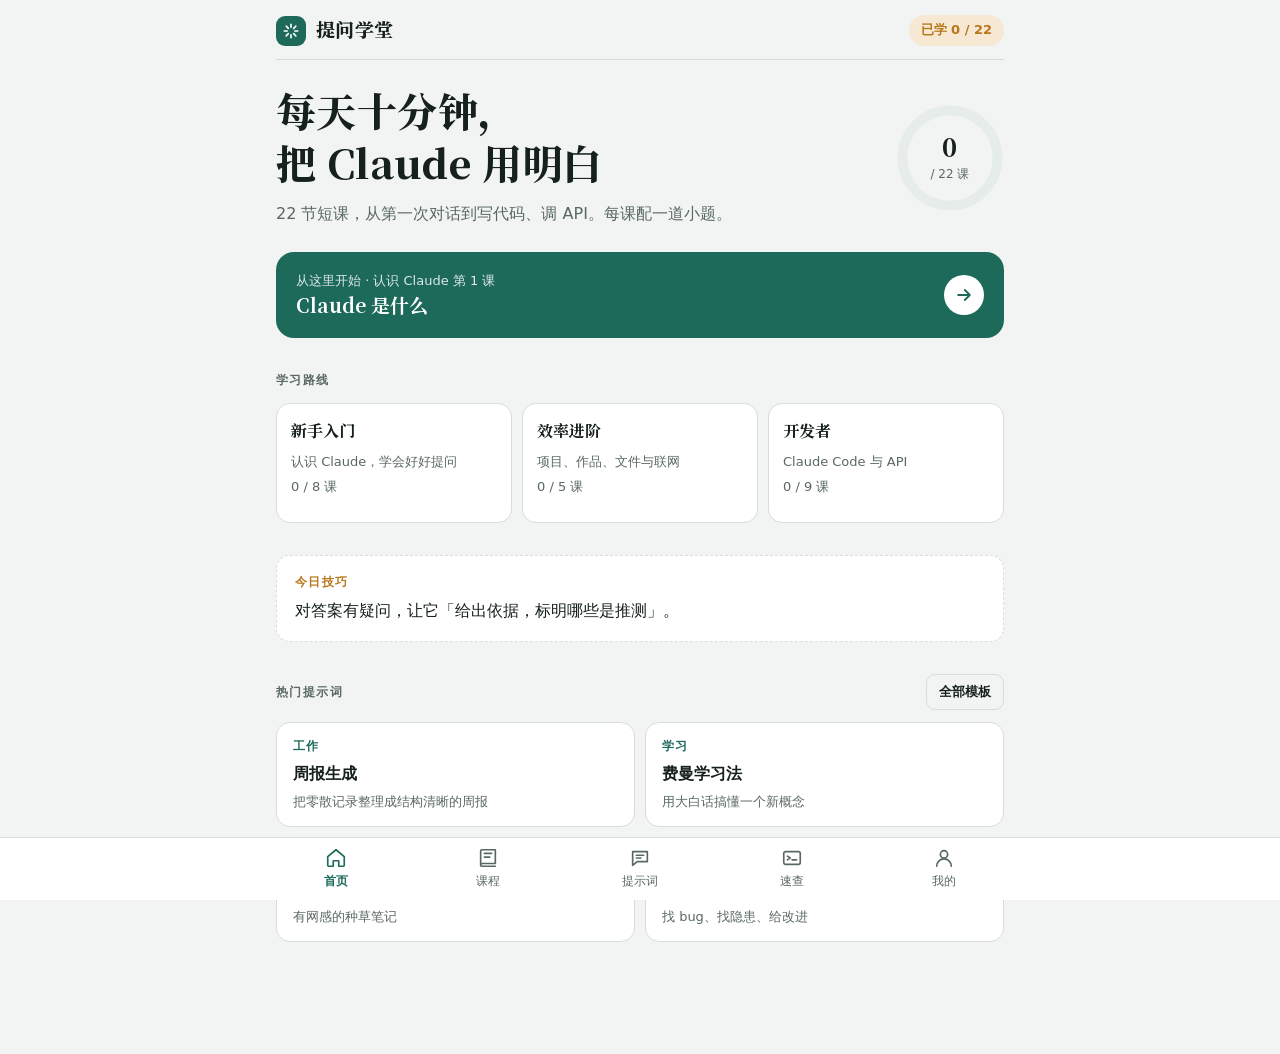
==== commit 0b2c3e71: "改名为「提问学堂」：App 显示名、网页标题、隐私政策与安装配置 Co-Authored-By: Claude Opus 5.5 <noreply@anthropic.com>" ====
--- a/ios/ClaudeXuetang/Web/index.html
+++ b/ios/ClaudeXuetang/Web/index.html
@@ -1,11 +1,11 @@
 <!doctype html><html lang="zh-CN"><head><meta charset="utf-8">
 <meta name="viewport" content="width=device-width,initial-scale=1,viewport-fit=cover">
 <meta name="theme-color" content="#1D6A5B"><meta name="apple-mobile-web-app-capable" content="yes">
-<meta name="apple-mobile-web-app-title" content="Claude 学堂"><link rel="manifest" href="manifest.webmanifest">
+<meta name="apple-mobile-web-app-title" content="提问学堂"><link rel="manifest" href="manifest.webmanifest">
 <link rel="icon" href="icon.svg"><link rel="apple-touch-icon" href="apple-touch-icon.png">
 <style>:root{padding-top:env(safe-area-inset-top,0px);padding-bottom:env(safe-area-inset-bottom,0px)}body{margin:0}img{max-width:100%}[hidden]{display:none!important}</style>
 </head><body>
-<link rel="stylesheet" href="fonts.css"><title>Claude 学堂</title>
+<link rel="stylesheet" href="fonts.css"><title>提问学堂</title>
 <style>
 /* 布局：单栏移动优先的学习 App，底部五个标签；玉绿做主色，琥珀只用于进度与高亮 */
 :root{
@@ -211,7 +211,7 @@
   <header class="top">
     <button class="brand" id="brand" aria-label="回到首页">
       <span class="brand-mark"><svg width="18" height="18" viewBox="0 0 24 24" fill="none" stroke="currentColor" stroke-width="2.2" stroke-linecap="round"><path d="M12 3v4M12 17v4M3 12h4M17 12h4M5.6 5.6l2.8 2.8M15.6 15.6l2.8 2.8M5.6 18.4l2.8-2.8M15.6 8.4l2.8-2.8"/></svg></span>
-      Claude 学堂
+      提问学堂
     </button>
     <span class="pill" id="topPill"></span>
   </header>
